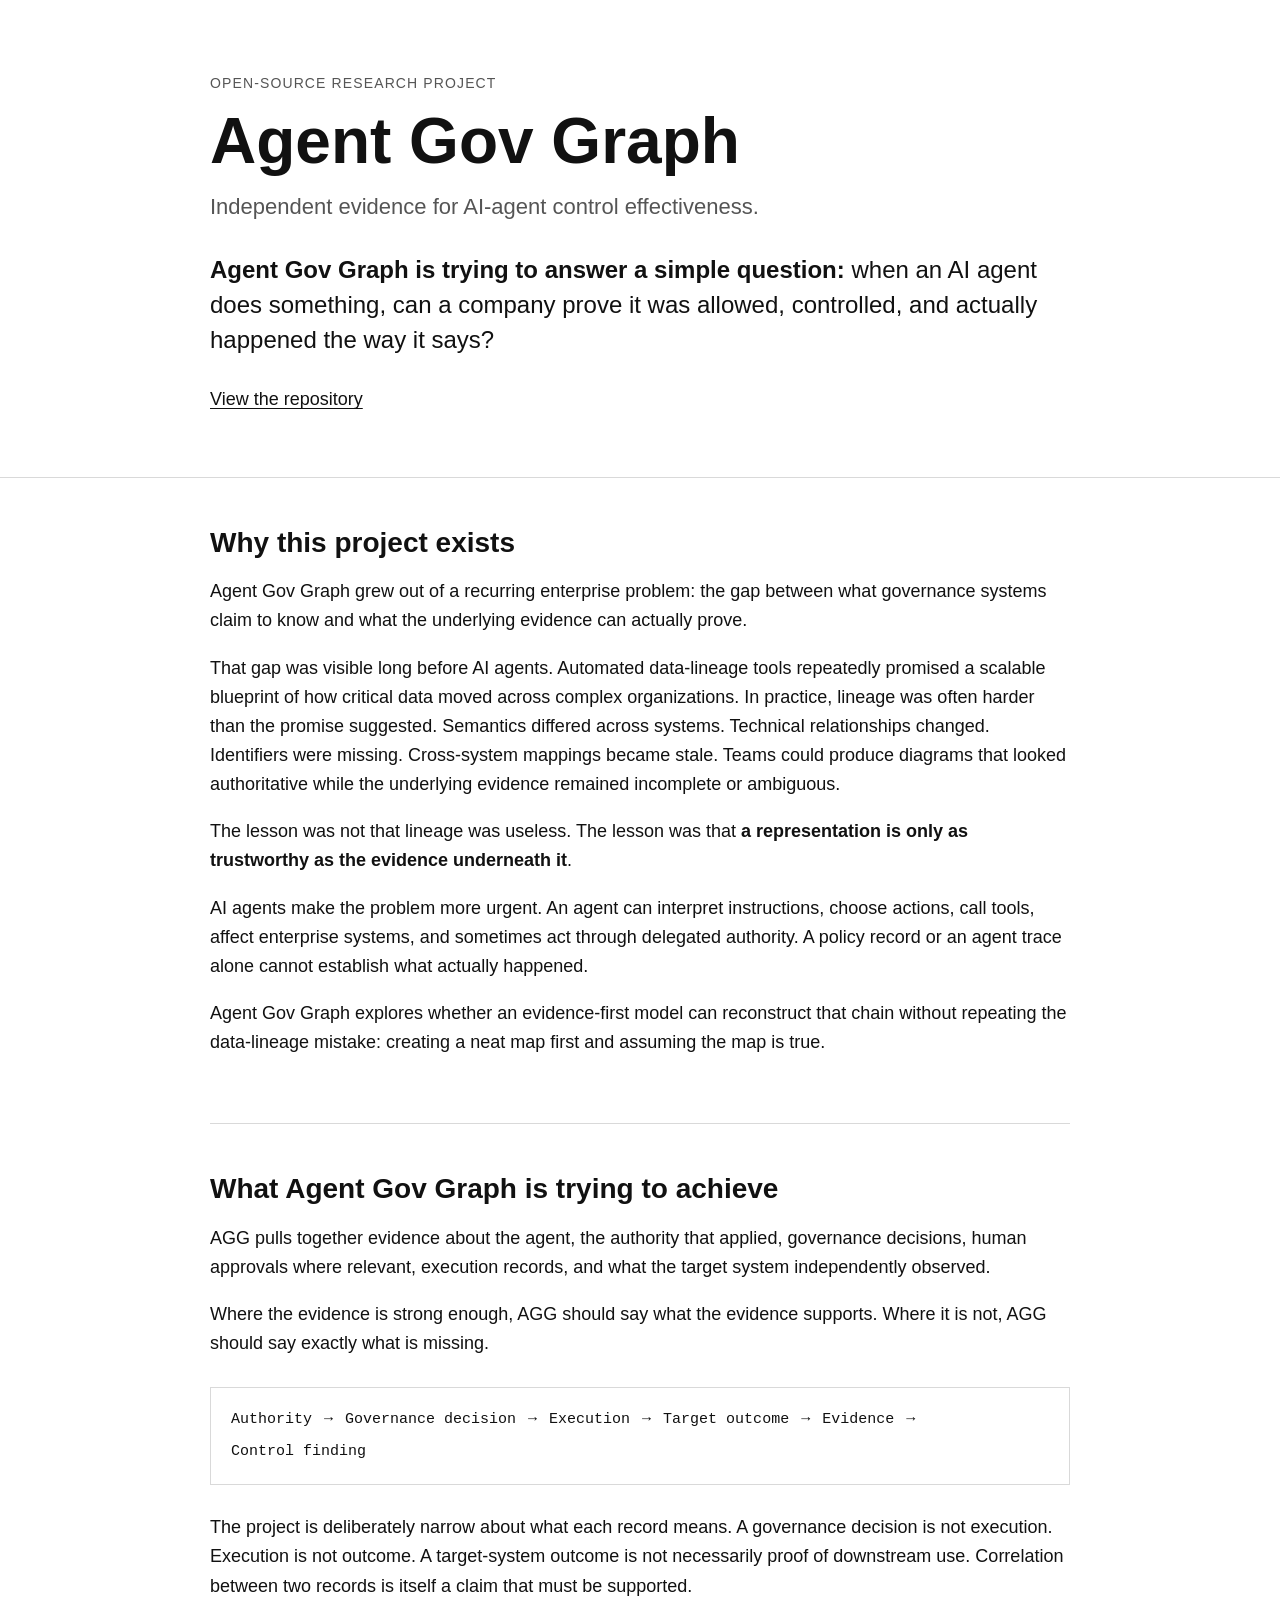
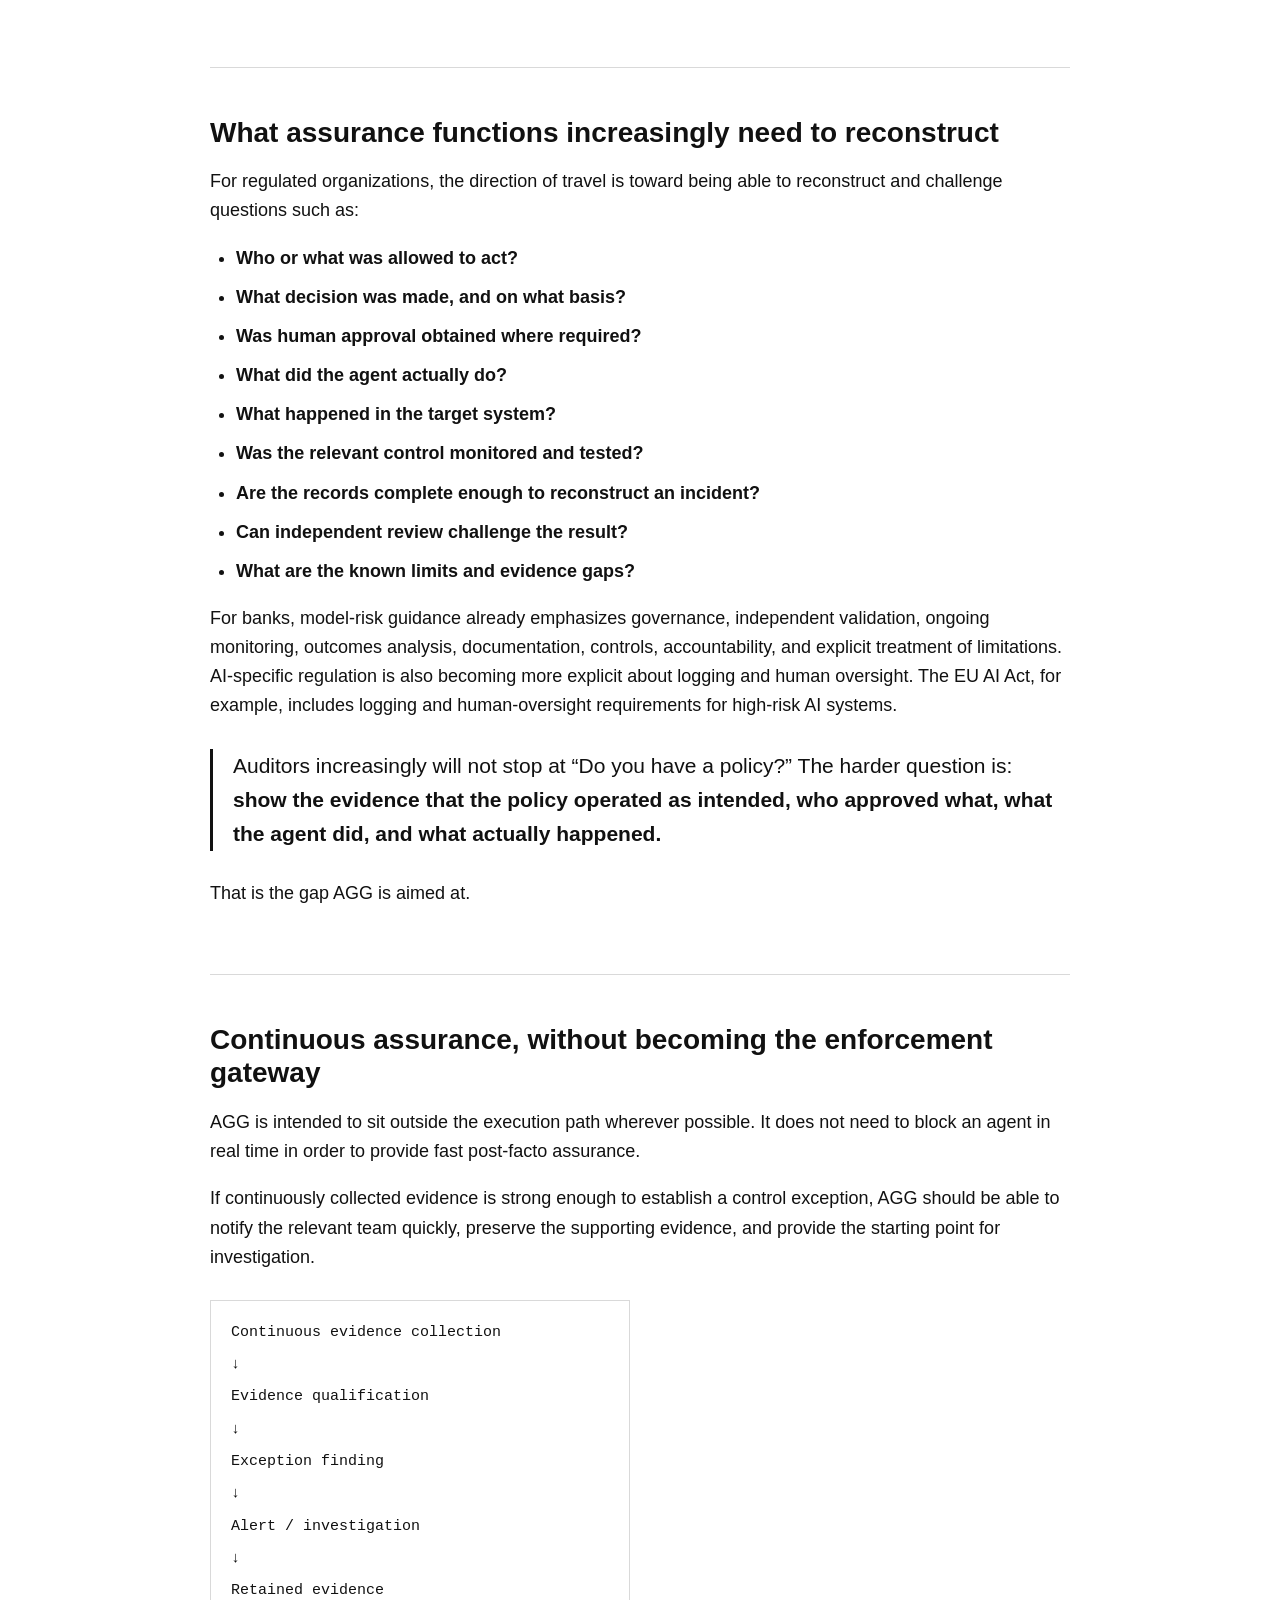
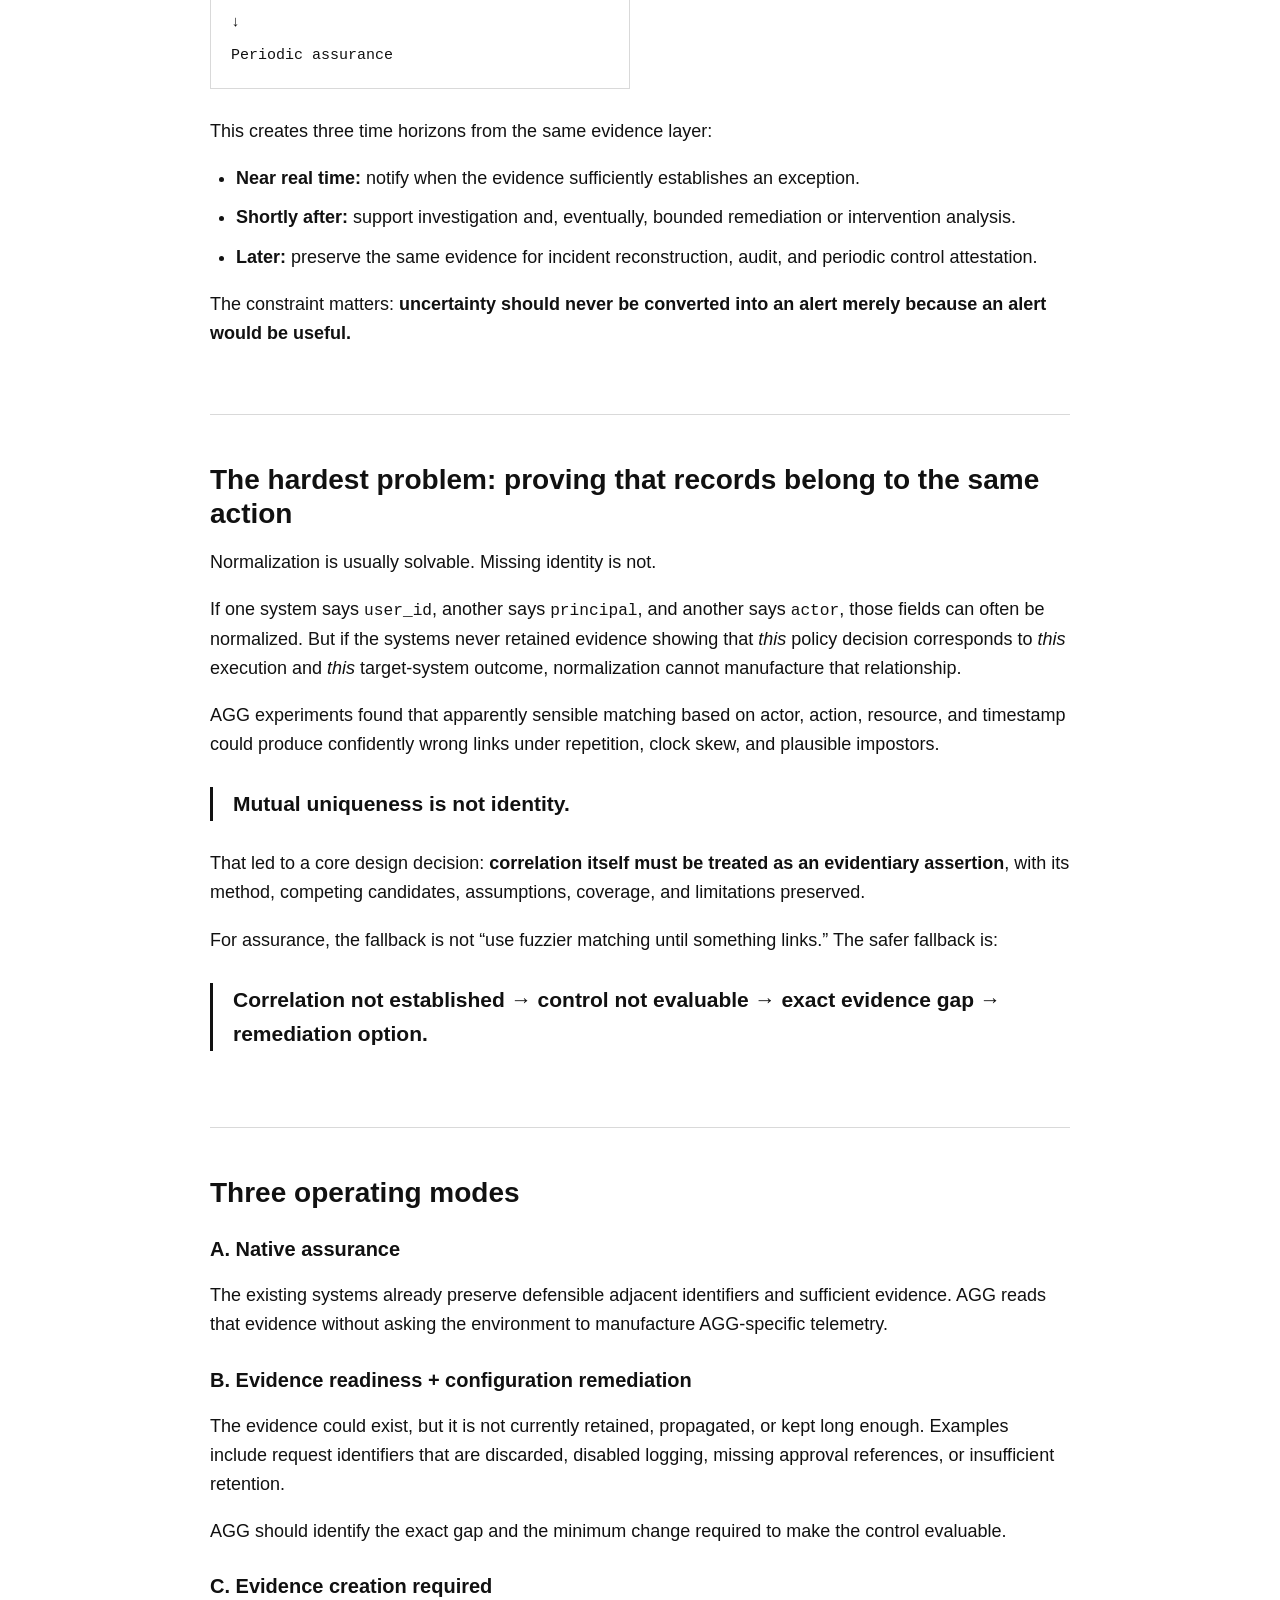
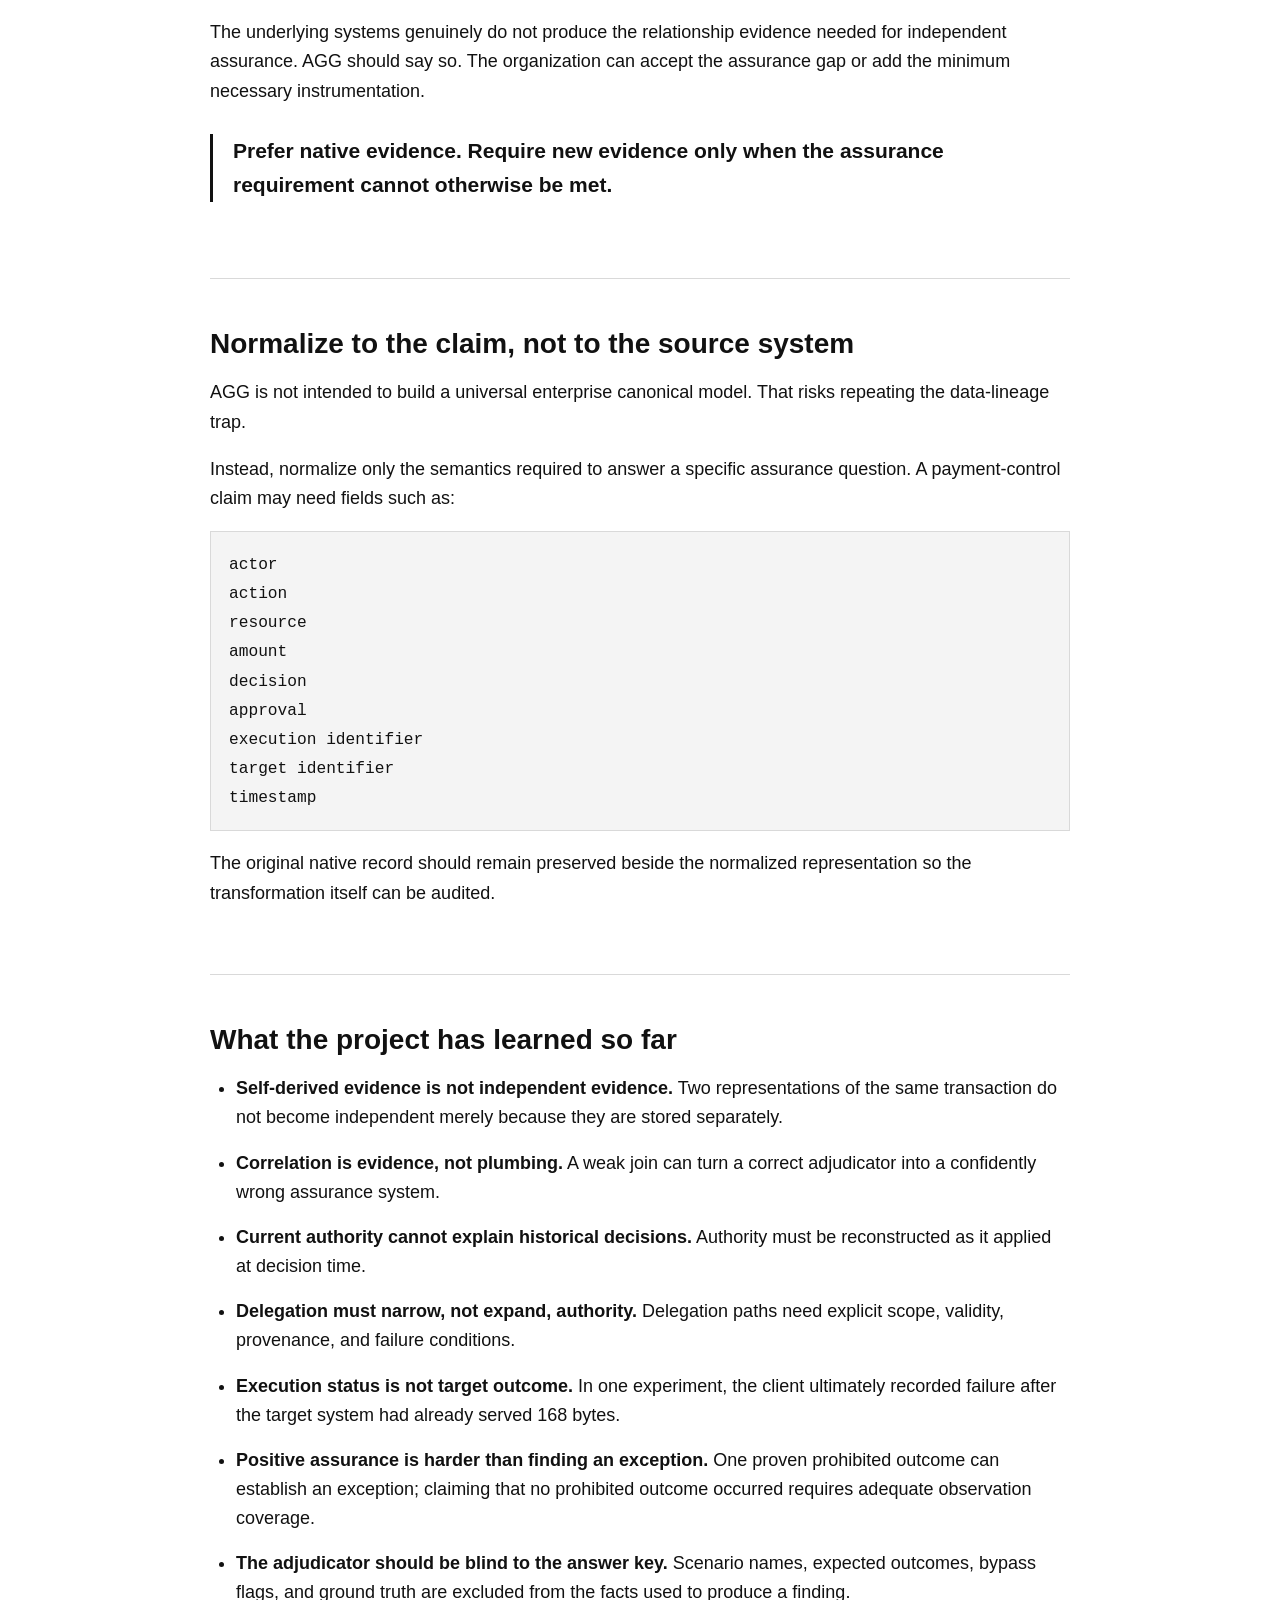
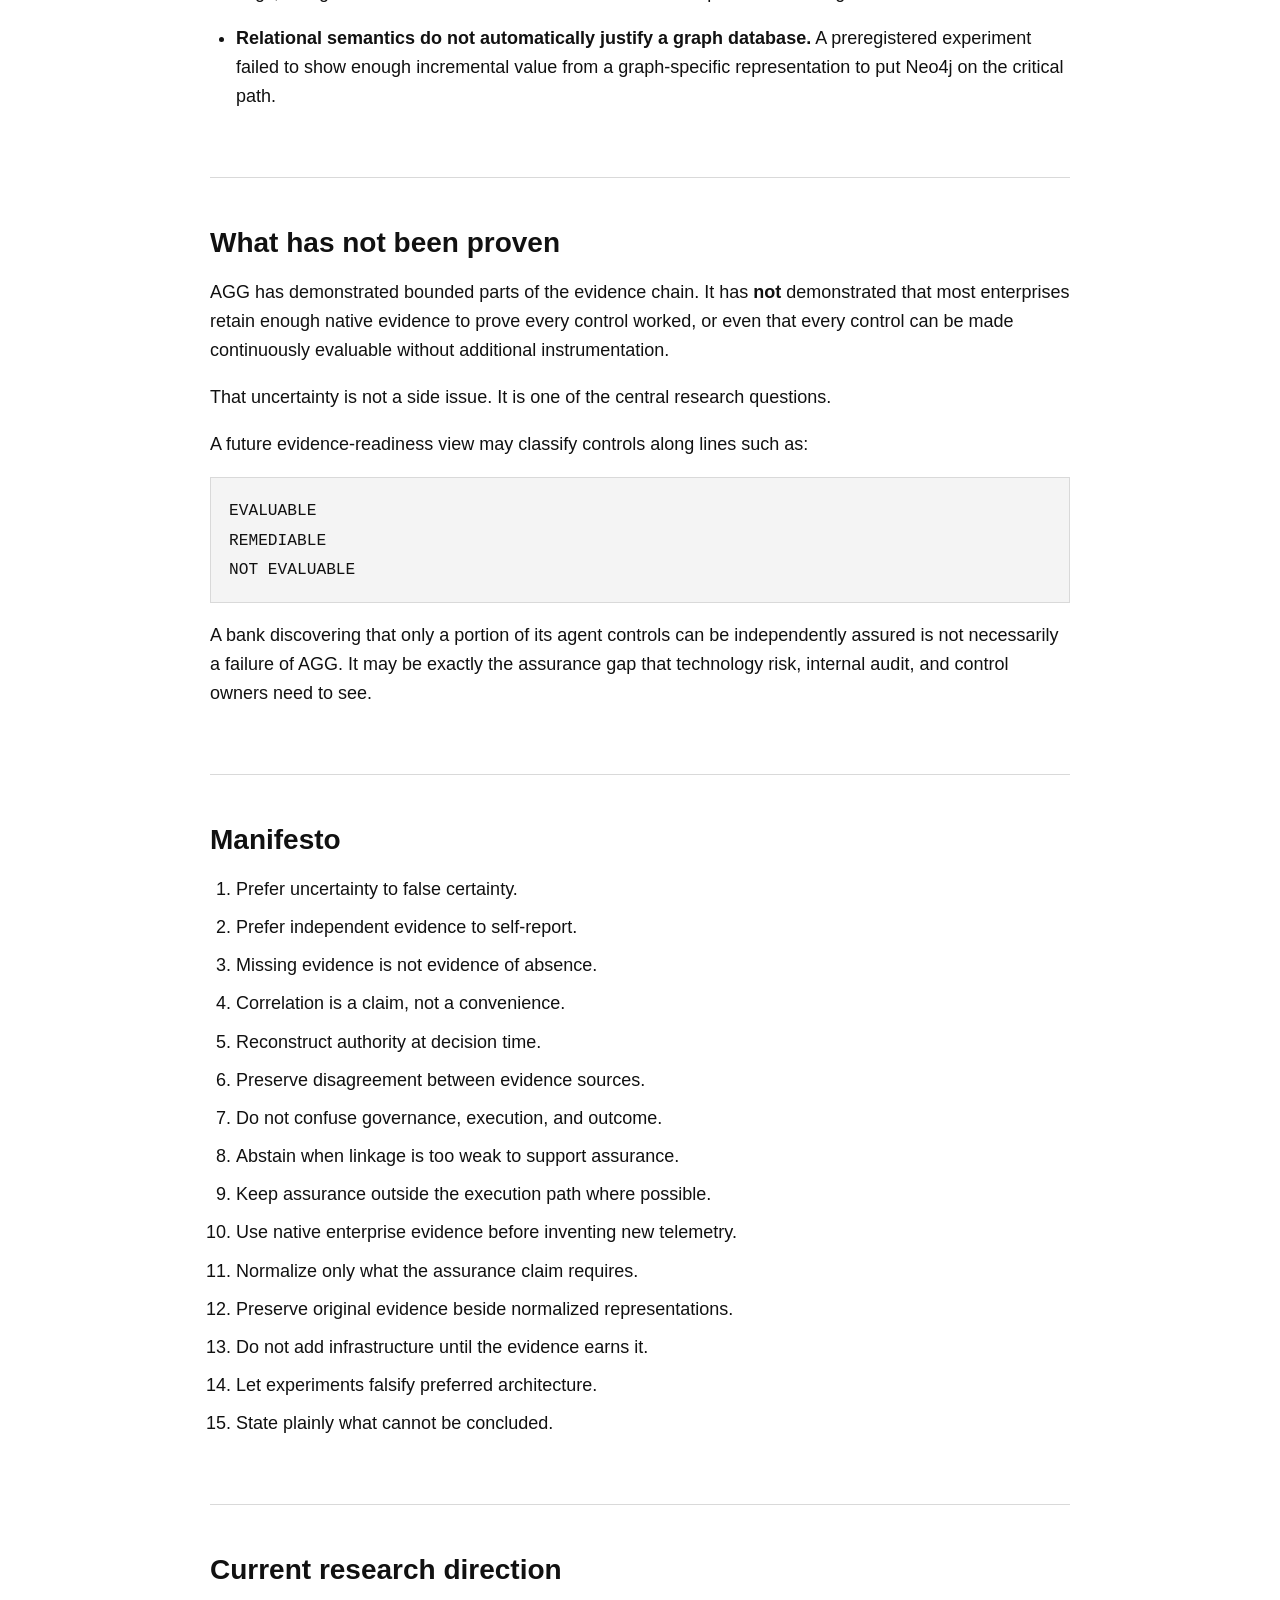
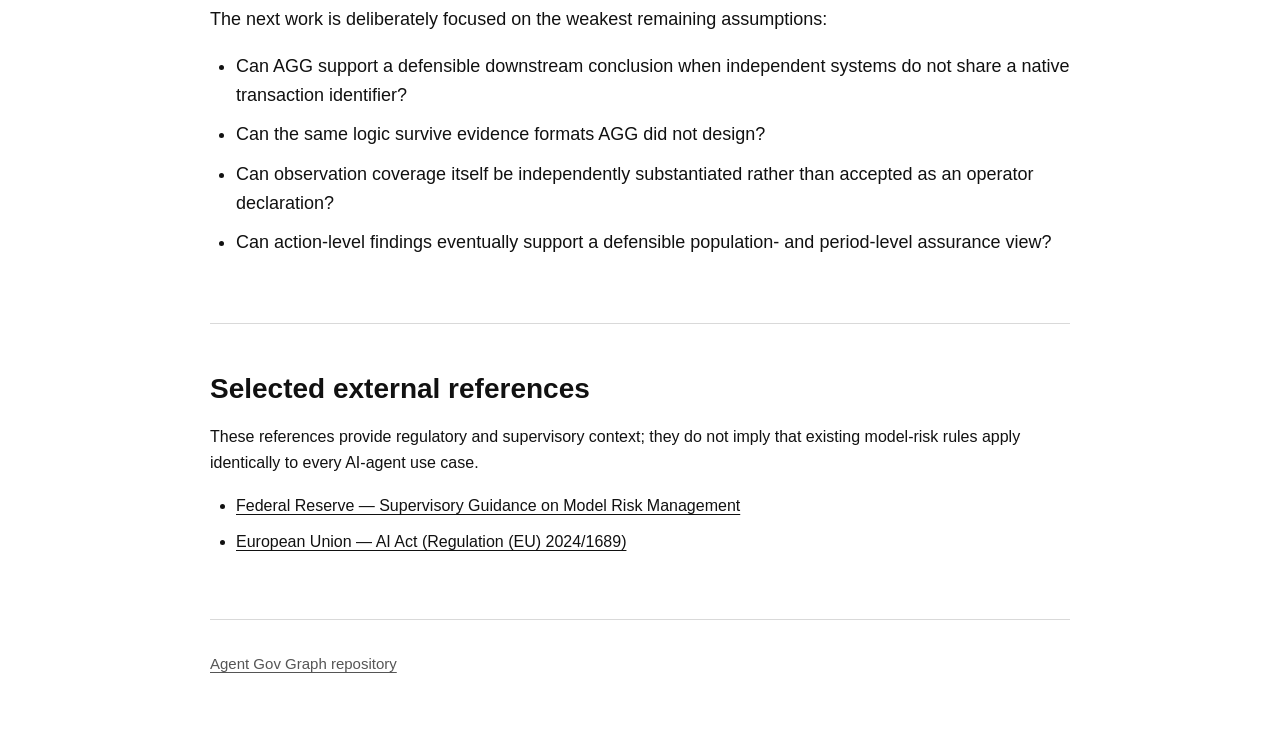
==== index.html @ 2e7e8be4 "Add files via upload" ====
<!doctype html>
<html lang="en">
<head>
  <meta charset="utf-8" />
  <meta name="viewport" content="width=device-width, initial-scale=1" />
  <meta name="description" content="Agent Gov Graph is an open-source research project exploring how companies can independently assure the control effectiveness of AI agents." />
  <title>Agent Gov Graph</title>
  <link rel="stylesheet" href="styles.css" />
</head>
<body>
  <header class="site-header">
    <div class="wrap">
      <p class="eyebrow">Open-source research project</p>
      <h1>Agent Gov Graph</h1>
      <p class="dek">Independent evidence for AI-agent control effectiveness.</p>
      <p class="lede"><strong>Agent Gov Graph is trying to answer a simple question:</strong> when an AI agent does something, can a company prove it was allowed, controlled, and actually happened the way it says?</p>
      <p class="actions"><a href="https://github.com/datadownunda/agent-gov-graph">View the repository</a></p>
    </div>
  </header>

  <main class="wrap">
    <section>
      <h2>Why this project exists</h2>
      <p>Agent Gov Graph grew out of a recurring enterprise problem: the gap between what governance systems claim to know and what the underlying evidence can actually prove.</p>
      <p>That gap was visible long before AI agents. Automated data-lineage tools repeatedly promised a scalable blueprint of how critical data moved across complex organizations. In practice, lineage was often harder than the promise suggested. Semantics differed across systems. Technical relationships changed. Identifiers were missing. Cross-system mappings became stale. Teams could produce diagrams that looked authoritative while the underlying evidence remained incomplete or ambiguous.</p>
      <p>The lesson was not that lineage was useless. The lesson was that <strong>a representation is only as trustworthy as the evidence underneath it</strong>.</p>
      <p>AI agents make the problem more urgent. An agent can interpret instructions, choose actions, call tools, affect enterprise systems, and sometimes act through delegated authority. A policy record or an agent trace alone cannot establish what actually happened.</p>
      <p>Agent Gov Graph explores whether an evidence-first model can reconstruct that chain without repeating the data-lineage mistake: creating a neat map first and assuming the map is true.</p>
    </section>

    <section>
      <h2>What Agent Gov Graph is trying to achieve</h2>
      <p>AGG pulls together evidence about the agent, the authority that applied, governance decisions, human approvals where relevant, execution records, and what the target system independently observed.</p>
      <p>Where the evidence is strong enough, AGG should say what the evidence supports. Where it is not, AGG should say exactly what is missing.</p>
      <div class="flow" aria-label="Assurance flow">
        <span>Authority</span><span>→</span>
        <span>Governance decision</span><span>→</span>
        <span>Execution</span><span>→</span>
        <span>Target outcome</span><span>→</span>
        <span>Evidence</span><span>→</span>
        <span>Control finding</span>
      </div>
      <p>The project is deliberately narrow about what each record means. A governance decision is not execution. Execution is not outcome. A target-system outcome is not necessarily proof of downstream use. Correlation between two records is itself a claim that must be supported.</p>
    </section>

    <section>
      <h2>What assurance functions increasingly need to reconstruct</h2>
      <p>For regulated organizations, the direction of travel is toward being able to reconstruct and challenge questions such as:</p>
      <ul>
        <li><strong>Who or what was allowed to act?</strong></li>
        <li><strong>What decision was made, and on what basis?</strong></li>
        <li><strong>Was human approval obtained where required?</strong></li>
        <li><strong>What did the agent actually do?</strong></li>
        <li><strong>What happened in the target system?</strong></li>
        <li><strong>Was the relevant control monitored and tested?</strong></li>
        <li><strong>Are the records complete enough to reconstruct an incident?</strong></li>
        <li><strong>Can independent review challenge the result?</strong></li>
        <li><strong>What are the known limits and evidence gaps?</strong></li>
      </ul>
      <p>For banks, model-risk guidance already emphasizes governance, independent validation, ongoing monitoring, outcomes analysis, documentation, controls, accountability, and explicit treatment of limitations. AI-specific regulation is also becoming more explicit about logging and human oversight. The EU AI Act, for example, includes logging and human-oversight requirements for high-risk AI systems.</p>
      <blockquote>
        Auditors increasingly will not stop at “Do you have a policy?” The harder question is: <strong>show the evidence that the policy operated as intended, who approved what, what the agent did, and what actually happened.</strong>
      </blockquote>
      <p>That is the gap AGG is aimed at.</p>
    </section>

    <section>
      <h2>Continuous assurance, without becoming the enforcement gateway</h2>
      <p>AGG is intended to sit outside the execution path wherever possible. It does not need to block an agent in real time in order to provide fast post-facto assurance.</p>
      <p>If continuously collected evidence is strong enough to establish a control exception, AGG should be able to notify the relevant team quickly, preserve the supporting evidence, and provide the starting point for investigation.</p>
      <div class="flow stacked">
        <span>Continuous evidence collection</span>
        <span>↓</span>
        <span>Evidence qualification</span>
        <span>↓</span>
        <span>Exception finding</span>
        <span>↓</span>
        <span>Alert / investigation</span>
        <span>↓</span>
        <span>Retained evidence</span>
        <span>↓</span>
        <span>Periodic assurance</span>
      </div>
      <p>This creates three time horizons from the same evidence layer:</p>
      <ul>
        <li><strong>Near real time:</strong> notify when the evidence sufficiently establishes an exception.</li>
        <li><strong>Shortly after:</strong> support investigation and, eventually, bounded remediation or intervention analysis.</li>
        <li><strong>Later:</strong> preserve the same evidence for incident reconstruction, audit, and periodic control attestation.</li>
      </ul>
      <p>The constraint matters: <strong>uncertainty should never be converted into an alert merely because an alert would be useful.</strong></p>
    </section>

    <section>
      <h2>The hardest problem: proving that records belong to the same action</h2>
      <p>Normalization is usually solvable. Missing identity is not.</p>
      <p>If one system says <code>user_id</code>, another says <code>principal</code>, and another says <code>actor</code>, those fields can often be normalized. But if the systems never retained evidence showing that <em>this</em> policy decision corresponds to <em>this</em> execution and <em>this</em> target-system outcome, normalization cannot manufacture that relationship.</p>
      <p>AGG experiments found that apparently sensible matching based on actor, action, resource, and timestamp could produce confidently wrong links under repetition, clock skew, and plausible impostors.</p>
      <blockquote><strong>Mutual uniqueness is not identity.</strong></blockquote>
      <p>That led to a core design decision: <strong>correlation itself must be treated as an evidentiary assertion</strong>, with its method, competing candidates, assumptions, coverage, and limitations preserved.</p>
      <p>For assurance, the fallback is not “use fuzzier matching until something links.” The safer fallback is:</p>
      <blockquote>
        <strong>Correlation not established → control not evaluable → exact evidence gap → remediation option.</strong>
      </blockquote>
    </section>

    <section>
      <h2>Three operating modes</h2>
      <h3>A. Native assurance</h3>
      <p>The existing systems already preserve defensible adjacent identifiers and sufficient evidence. AGG reads that evidence without asking the environment to manufacture AGG-specific telemetry.</p>

      <h3>B. Evidence readiness + configuration remediation</h3>
      <p>The evidence could exist, but it is not currently retained, propagated, or kept long enough. Examples include request identifiers that are discarded, disabled logging, missing approval references, or insufficient retention.</p>
      <p>AGG should identify the exact gap and the minimum change required to make the control evaluable.</p>

      <h3>C. Evidence creation required</h3>
      <p>The underlying systems genuinely do not produce the relationship evidence needed for independent assurance. AGG should say so. The organization can accept the assurance gap or add the minimum necessary instrumentation.</p>
      <blockquote><strong>Prefer native evidence. Require new evidence only when the assurance requirement cannot otherwise be met.</strong></blockquote>
    </section>

    <section>
      <h2>Normalize to the claim, not to the source system</h2>
      <p>AGG is not intended to build a universal enterprise canonical model. That risks repeating the data-lineage trap.</p>
      <p>Instead, normalize only the semantics required to answer a specific assurance question. A payment-control claim may need fields such as:</p>
      <pre><code>actor
action
resource
amount
decision
approval
execution identifier
target identifier
timestamp</code></pre>
      <p>The original native record should remain preserved beside the normalized representation so the transformation itself can be audited.</p>
    </section>

    <section>
      <h2>What the project has learned so far</h2>
      <ul class="findings">
        <li><strong>Self-derived evidence is not independent evidence.</strong> Two representations of the same transaction do not become independent merely because they are stored separately.</li>
        <li><strong>Correlation is evidence, not plumbing.</strong> A weak join can turn a correct adjudicator into a confidently wrong assurance system.</li>
        <li><strong>Current authority cannot explain historical decisions.</strong> Authority must be reconstructed as it applied at decision time.</li>
        <li><strong>Delegation must narrow, not expand, authority.</strong> Delegation paths need explicit scope, validity, provenance, and failure conditions.</li>
        <li><strong>Execution status is not target outcome.</strong> In one experiment, the client ultimately recorded failure after the target system had already served 168 bytes.</li>
        <li><strong>Positive assurance is harder than finding an exception.</strong> One proven prohibited outcome can establish an exception; claiming that no prohibited outcome occurred requires adequate observation coverage.</li>
        <li><strong>The adjudicator should be blind to the answer key.</strong> Scenario names, expected outcomes, bypass flags, and ground truth are excluded from the facts used to produce a finding.</li>
        <li><strong>Relational semantics do not automatically justify a graph database.</strong> A preregistered experiment failed to show enough incremental value from a graph-specific representation to put Neo4j on the critical path.</li>
      </ul>
    </section>

    <section>
      <h2>What has not been proven</h2>
      <p>AGG has demonstrated bounded parts of the evidence chain. It has <strong>not</strong> demonstrated that most enterprises retain enough native evidence to prove every control worked, or even that every control can be made continuously evaluable without additional instrumentation.</p>
      <p>That uncertainty is not a side issue. It is one of the central research questions.</p>
      <p>A future evidence-readiness view may classify controls along lines such as:</p>
      <pre><code>EVALUABLE
REMEDIABLE
NOT EVALUABLE</code></pre>
      <p>A bank discovering that only a portion of its agent controls can be independently assured is not necessarily a failure of AGG. It may be exactly the assurance gap that technology risk, internal audit, and control owners need to see.</p>
    </section>

    <section>
      <h2>Manifesto</h2>
      <ol class="manifesto">
        <li>Prefer uncertainty to false certainty.</li>
        <li>Prefer independent evidence to self-report.</li>
        <li>Missing evidence is not evidence of absence.</li>
        <li>Correlation is a claim, not a convenience.</li>
        <li>Reconstruct authority at decision time.</li>
        <li>Preserve disagreement between evidence sources.</li>
        <li>Do not confuse governance, execution, and outcome.</li>
        <li>Abstain when linkage is too weak to support assurance.</li>
        <li>Keep assurance outside the execution path where possible.</li>
        <li>Use native enterprise evidence before inventing new telemetry.</li>
        <li>Normalize only what the assurance claim requires.</li>
        <li>Preserve original evidence beside normalized representations.</li>
        <li>Do not add infrastructure until the evidence earns it.</li>
        <li>Let experiments falsify preferred architecture.</li>
        <li>State plainly what cannot be concluded.</li>
      </ol>
    </section>

    <section>
      <h2>Current research direction</h2>
      <p>The next work is deliberately focused on the weakest remaining assumptions:</p>
      <ul>
        <li>Can AGG support a defensible downstream conclusion when independent systems do not share a native transaction identifier?</li>
        <li>Can the same logic survive evidence formats AGG did not design?</li>
        <li>Can observation coverage itself be independently substantiated rather than accepted as an operator declaration?</li>
        <li>Can action-level findings eventually support a defensible population- and period-level assurance view?</li>
      </ul>
    </section>

    <section class="sources">
      <h2>Selected external references</h2>
      <p>These references provide regulatory and supervisory context; they do not imply that existing model-risk rules apply identically to every AI-agent use case.</p>
      <ul>
        <li><a href="https://www.federalreserve.gov/frrs/guidance/supervisory-guidance-on-model-risk-management.htm">Federal Reserve — Supervisory Guidance on Model Risk Management</a></li>
        <li><a href="https://eur-lex.europa.eu/eli/reg/2024/1689/2026-07-27/eng">European Union — AI Act (Regulation (EU) 2024/1689)</a></li>
      </ul>
    </section>
  </main>

  <footer class="site-footer">
    <div class="wrap">
      <p><a href="https://github.com/datadownunda/agent-gov-graph">Agent Gov Graph repository</a></p>
    </div>
  </footer>
</body>
</html>
---- styles.css ----
:root {
  --text: #111;
  --muted: #555;
  --line: #d9d9d9;
  --paper: #fff;
  --code: #f4f4f4;
}

* { box-sizing: border-box; }

html { scroll-behavior: smooth; }

body {
  margin: 0;
  background: var(--paper);
  color: var(--text);
  font-family: Arial, Helvetica, sans-serif;
  font-size: 18px;
  line-height: 1.62;
}

.wrap {
  width: min(860px, calc(100% - 40px));
  margin: 0 auto;
}

.site-header {
  padding: 72px 0 44px;
  border-bottom: 1px solid var(--line);
}

.eyebrow {
  margin: 0 0 8px;
  color: var(--muted);
  font-size: 14px;
  text-transform: uppercase;
  letter-spacing: .08em;
}

h1, h2, h3 {
  font-family: Arial, Helvetica, sans-serif;
  line-height: 1.2;
  font-weight: 700;
}

h1 { font-size: clamp(38px, 6vw, 64px); margin: 0 0 10px; }
h2 { font-size: 28px; margin: 0 0 18px; }
h3 { font-size: 20px; margin-top: 28px; }

.dek {
  margin: 0 0 28px;
  font-size: 22px;
  color: var(--muted);
}

.lede {
  font-size: 24px;
  line-height: 1.45;
}

.actions { margin-top: 28px; }

a { color: inherit; text-decoration-thickness: 1px; text-underline-offset: 3px; }
a:hover { text-decoration-thickness: 2px; }

main section {
  padding: 48px 0;
  border-bottom: 1px solid var(--line);
}

p { margin: 0 0 18px; }
ul, ol { padding-left: 26px; }
li { margin: 0 0 10px; }

blockquote {
  margin: 28px 0;
  padding: 0 0 0 20px;
  border-left: 3px solid #111;
  font-size: 21px;
}

.flow {
  margin: 28px 0;
  padding: 20px;
  border: 1px solid var(--line);
  display: flex;
  flex-wrap: wrap;
  gap: 8px 12px;
  align-items: center;
  font-family: ui-monospace, SFMono-Regular, Menlo, Monaco, Consolas, monospace;
  font-size: 15px;
}

.flow.stacked {
  display: grid;
  justify-items: start;
  width: fit-content;
  min-width: min(100%, 420px);
}

pre {
  overflow-x: auto;
  padding: 18px;
  background: var(--code);
  border: 1px solid var(--line);
}

code {
  font-family: ui-monospace, SFMono-Regular, Menlo, Monaco, Consolas, monospace;
  font-size: .9em;
}

.findings li { margin-bottom: 16px; }
.manifesto li { margin-bottom: 9px; }
.sources { font-size: 16px; }

.site-footer {
  padding: 32px 0 56px;
  color: var(--muted);
  font-size: 15px;
}

@media (max-width: 640px) {
  body { font-size: 17px; }
  .site-header { padding-top: 48px; }
  main section { padding: 36px 0; }
  .lede { font-size: 21px; }
}
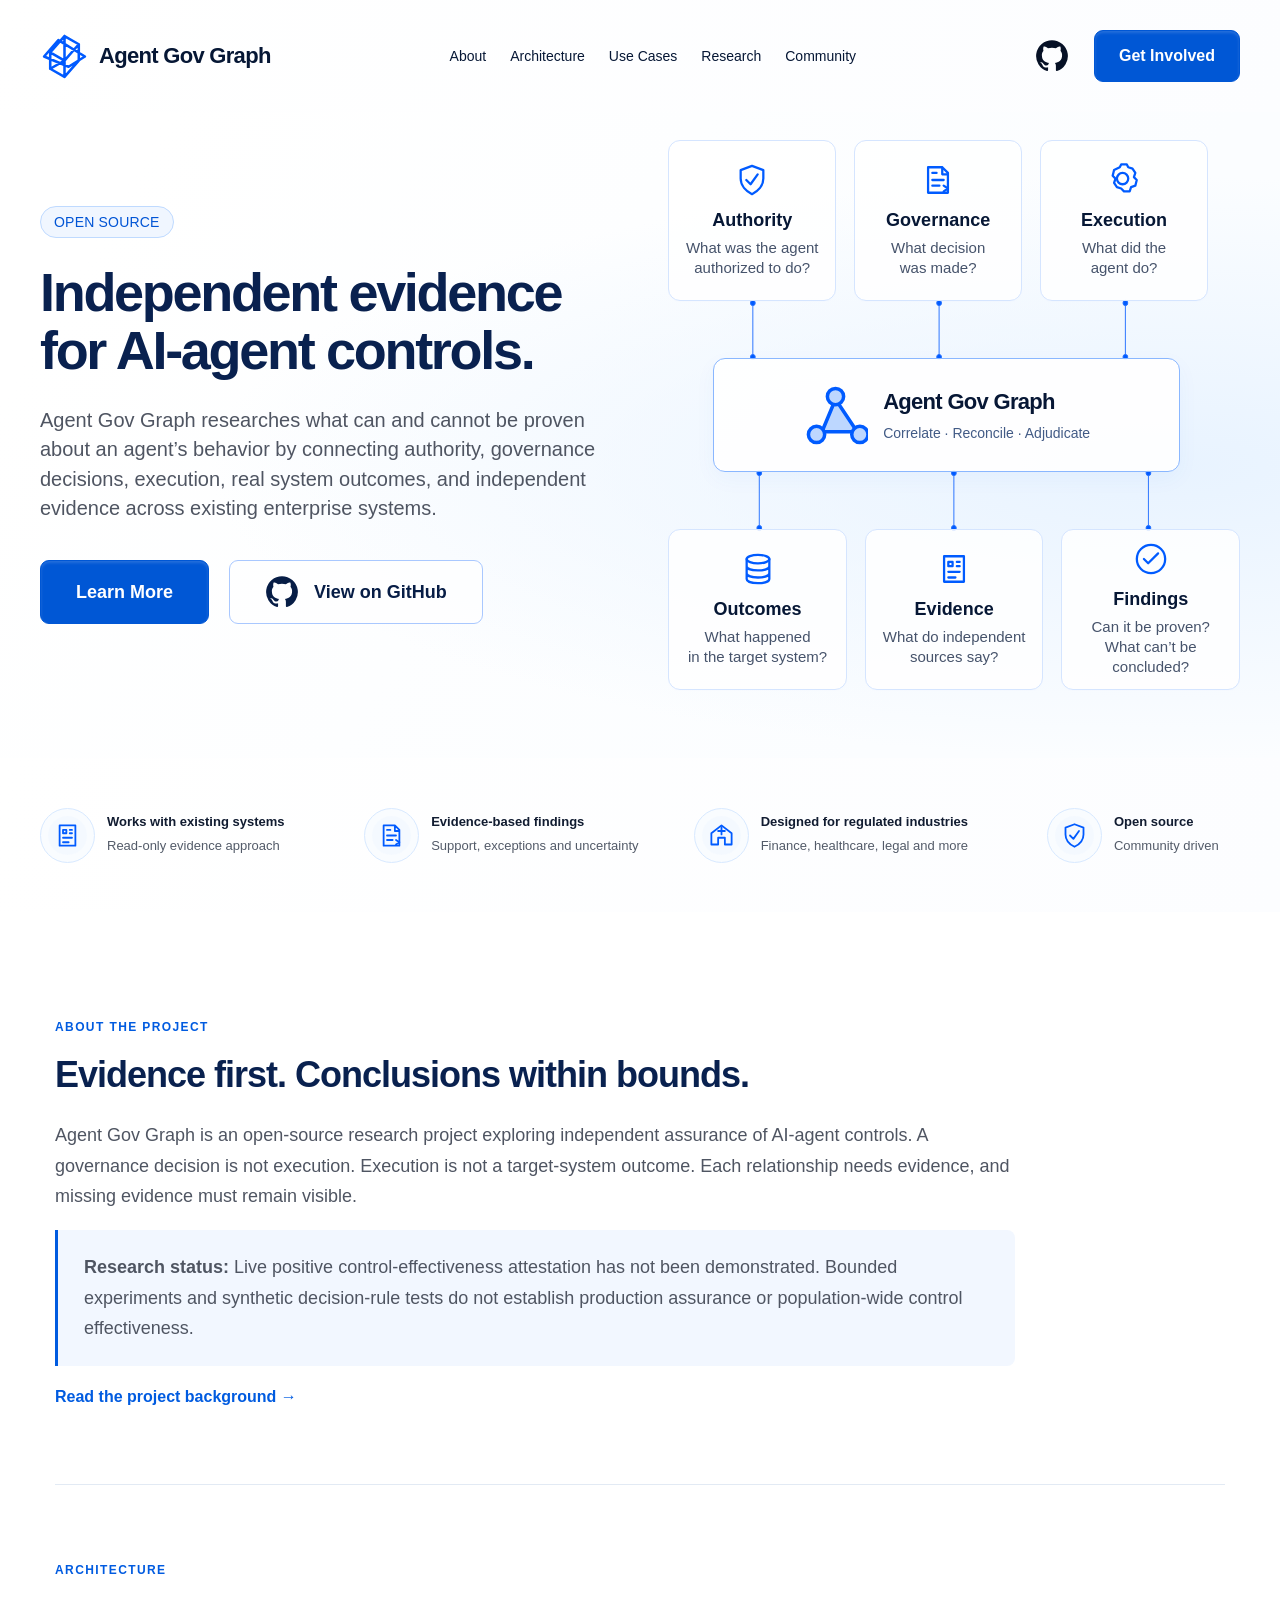
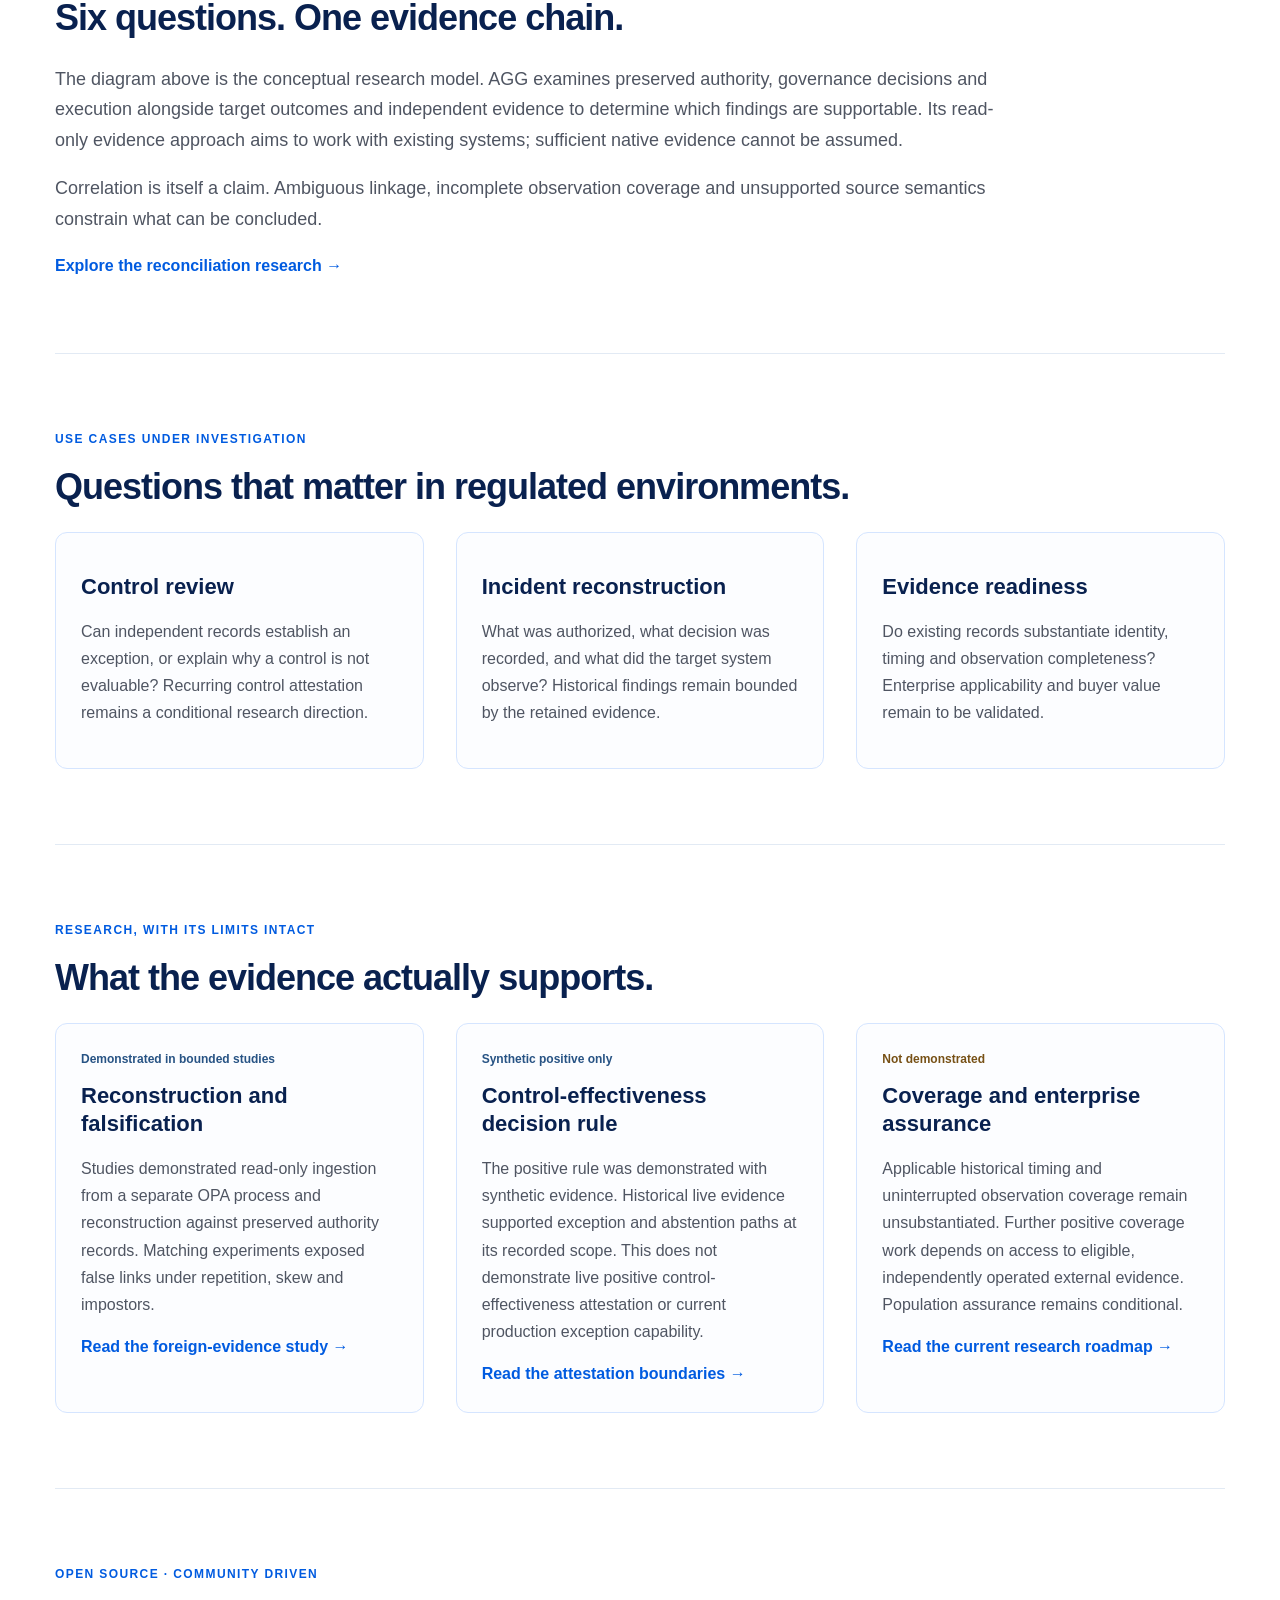
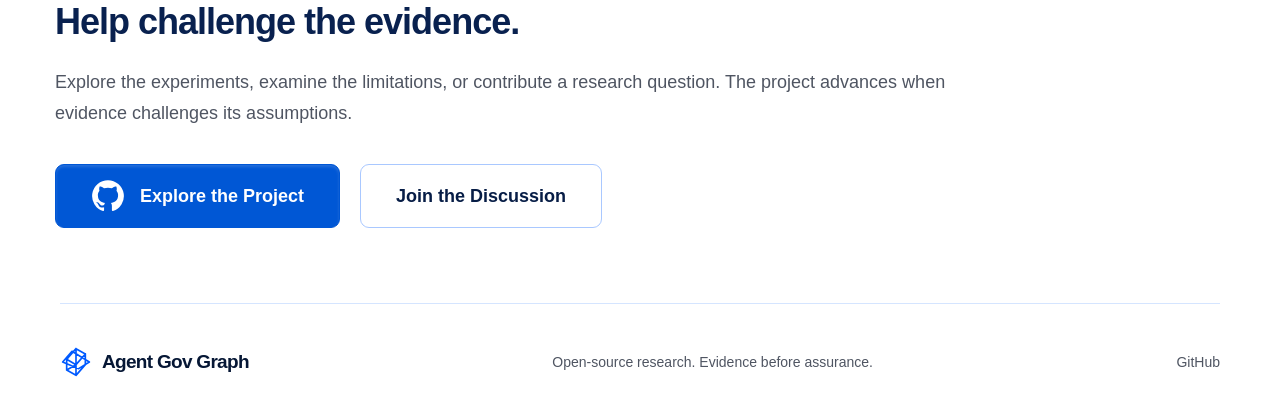
==== commit a0110723: "Rebuild website to match Modern Enterprise concept" ====
--- a/index.html
+++ b/index.html
@@ -1,209 +1,264 @@
 <!doctype html>
 <html lang="en">
 <head>
-  <meta charset="utf-8" />
-  <meta name="viewport" content="width=device-width, initial-scale=1" />
-  <meta name="description" content="Agent Gov Graph is an open-source research project exploring how companies can independently assure the control effectiveness of AI agents." />
-  <title>Agent Gov Graph</title>
-  <link rel="stylesheet" href="styles.css" />
+<meta charset="utf-8">
+<meta name="viewport" content="width=device-width, initial-scale=1">
+<meta name="description" content="Agent Gov Graph is open-source research into independent evidence for AI-agent controls. Explore bounded findings, evidence gaps and the research roadmap.">
+<meta name="theme-color" content="#005be0">
+<title>Agent Gov Graph | Independent evidence for AI-agent controls</title>
+<link rel="stylesheet" href="styles.css">
 </head>
 <body>
-  <header class="site-header">
-    <div class="wrap">
-      <p class="eyebrow">Open-source research project</p>
-      <h1>Agent Gov Graph</h1>
-      <p class="dek">Independent evidence for AI-agent control effectiveness.</p>
-      <p class="lede"><strong>Agent Gov Graph is trying to answer a simple question:</strong> when an AI agent does something, can a company prove it was allowed, controlled, and actually happened the way it says?</p>
-      <p class="actions"><a href="https://github.com/datadownunda/agent-gov-graph">View the repository</a></p>
-    </div>
-  </header>
-
-  <main class="wrap">
-    <section>
-      <h2>Why this project exists</h2>
-      <p>Agent Gov Graph grew out of a recurring enterprise problem: the gap between what governance systems claim to know and what the underlying evidence can actually prove.</p>
-      <p>That gap was visible long before AI agents. Automated data-lineage tools repeatedly promised a scalable blueprint of how critical data moved across complex organizations. In practice, lineage was often harder than the promise suggested. Semantics differed across systems. Technical relationships changed. Identifiers were missing. Cross-system mappings became stale. Teams could produce diagrams that looked authoritative while the underlying evidence remained incomplete or ambiguous.</p>
-      <p>The lesson was not that lineage was useless. The lesson was that <strong>a representation is only as trustworthy as the evidence underneath it</strong>.</p>
-      <p>AI agents make the problem more urgent. An agent can interpret instructions, choose actions, call tools, affect enterprise systems, and sometimes act through delegated authority. A policy record or an agent trace alone cannot establish what actually happened.</p>
-      <p>Agent Gov Graph explores whether an evidence-first model can reconstruct that chain without repeating the data-lineage mistake: creating a neat map first and assuming the map is true.</p>
-    </section>
-
-    <section>
-      <h2>What Agent Gov Graph is trying to achieve</h2>
-      <p>AGG pulls together evidence about the agent, the authority that applied, governance decisions, human approvals where relevant, execution records, and what the target system independently observed.</p>
-      <p>Where the evidence is strong enough, AGG should say what the evidence supports. Where it is not, AGG should say exactly what is missing.</p>
-      <div class="flow" aria-label="Assurance flow">
-        <span>Authority</span><span>→</span>
-        <span>Governance decision</span><span>→</span>
-        <span>Execution</span><span>→</span>
-        <span>Target outcome</span><span>→</span>
-        <span>Evidence</span><span>→</span>
-        <span>Control finding</span>
-      </div>
-      <p>The project is deliberately narrow about what each record means. A governance decision is not execution. Execution is not outcome. A target-system outcome is not necessarily proof of downstream use. Correlation between two records is itself a claim that must be supported.</p>
-    </section>
-
-    <section>
-      <h2>What assurance functions increasingly need to reconstruct</h2>
-      <p>For regulated organizations, the direction of travel is toward being able to reconstruct and challenge questions such as:</p>
-      <ul>
-        <li><strong>Who or what was allowed to act?</strong></li>
-        <li><strong>What decision was made, and on what basis?</strong></li>
-        <li><strong>Was human approval obtained where required?</strong></li>
-        <li><strong>What did the agent actually do?</strong></li>
-        <li><strong>What happened in the target system?</strong></li>
-        <li><strong>Was the relevant control monitored and tested?</strong></li>
-        <li><strong>Are the records complete enough to reconstruct an incident?</strong></li>
-        <li><strong>Can independent review challenge the result?</strong></li>
-        <li><strong>What are the known limits and evidence gaps?</strong></li>
-      </ul>
-      <p>For banks, model-risk guidance already emphasizes governance, independent validation, ongoing monitoring, outcomes analysis, documentation, controls, accountability, and explicit treatment of limitations. AI-specific regulation is also becoming more explicit about logging and human oversight. The EU AI Act, for example, includes logging and human-oversight requirements for high-risk AI systems.</p>
-      <blockquote>
-        Auditors increasingly will not stop at “Do you have a policy?” The harder question is: <strong>show the evidence that the policy operated as intended, who approved what, what the agent did, and what actually happened.</strong>
-      </blockquote>
-      <p>That is the gap AGG is aimed at.</p>
-    </section>
-
-    <section>
-      <h2>Continuous assurance, without becoming the enforcement gateway</h2>
-      <p>AGG is intended to sit outside the execution path wherever possible. It does not need to block an agent in real time in order to provide fast post-facto assurance.</p>
-      <p>If continuously collected evidence is strong enough to establish a control exception, AGG should be able to notify the relevant team quickly, preserve the supporting evidence, and provide the starting point for investigation.</p>
-      <div class="flow stacked">
-        <span>Continuous evidence collection</span>
-        <span>↓</span>
-        <span>Evidence qualification</span>
-        <span>↓</span>
-        <span>Exception finding</span>
-        <span>↓</span>
-        <span>Alert / investigation</span>
-        <span>↓</span>
-        <span>Retained evidence</span>
-        <span>↓</span>
-        <span>Periodic assurance</span>
-      </div>
-      <p>This creates three time horizons from the same evidence layer:</p>
-      <ul>
-        <li><strong>Near real time:</strong> notify when the evidence sufficiently establishes an exception.</li>
-        <li><strong>Shortly after:</strong> support investigation and, eventually, bounded remediation or intervention analysis.</li>
-        <li><strong>Later:</strong> preserve the same evidence for incident reconstruction, audit, and periodic control attestation.</li>
-      </ul>
-      <p>The constraint matters: <strong>uncertainty should never be converted into an alert merely because an alert would be useful.</strong></p>
-    </section>
-
-    <section>
-      <h2>The hardest problem: proving that records belong to the same action</h2>
-      <p>Normalization is usually solvable. Missing identity is not.</p>
-      <p>If one system says <code>user_id</code>, another says <code>principal</code>, and another says <code>actor</code>, those fields can often be normalized. But if the systems never retained evidence showing that <em>this</em> policy decision corresponds to <em>this</em> execution and <em>this</em> target-system outcome, normalization cannot manufacture that relationship.</p>
-      <p>AGG experiments found that apparently sensible matching based on actor, action, resource, and timestamp could produce confidently wrong links under repetition, clock skew, and plausible impostors.</p>
-      <blockquote><strong>Mutual uniqueness is not identity.</strong></blockquote>
-      <p>That led to a core design decision: <strong>correlation itself must be treated as an evidentiary assertion</strong>, with its method, competing candidates, assumptions, coverage, and limitations preserved.</p>
-      <p>For assurance, the fallback is not “use fuzzier matching until something links.” The safer fallback is:</p>
-      <blockquote>
-        <strong>Correlation not established → control not evaluable → exact evidence gap → remediation option.</strong>
-      </blockquote>
-    </section>
-
-    <section>
-      <h2>Three operating modes</h2>
-      <h3>A. Native assurance</h3>
-      <p>The existing systems already preserve defensible adjacent identifiers and sufficient evidence. AGG reads that evidence without asking the environment to manufacture AGG-specific telemetry.</p>
-
-      <h3>B. Evidence readiness + configuration remediation</h3>
-      <p>The evidence could exist, but it is not currently retained, propagated, or kept long enough. Examples include request identifiers that are discarded, disabled logging, missing approval references, or insufficient retention.</p>
-      <p>AGG should identify the exact gap and the minimum change required to make the control evaluable.</p>
-
-      <h3>C. Evidence creation required</h3>
-      <p>The underlying systems genuinely do not produce the relationship evidence needed for independent assurance. AGG should say so. The organization can accept the assurance gap or add the minimum necessary instrumentation.</p>
-      <blockquote><strong>Prefer native evidence. Require new evidence only when the assurance requirement cannot otherwise be met.</strong></blockquote>
-    </section>
-
-    <section>
-      <h2>Normalize to the claim, not to the source system</h2>
-      <p>AGG is not intended to build a universal enterprise canonical model. That risks repeating the data-lineage trap.</p>
-      <p>Instead, normalize only the semantics required to answer a specific assurance question. A payment-control claim may need fields such as:</p>
-      <pre><code>actor
-action
-resource
-amount
-decision
-approval
-execution identifier
-target identifier
-timestamp</code></pre>
-      <p>The original native record should remain preserved beside the normalized representation so the transformation itself can be audited.</p>
-    </section>
-
-    <section>
-      <h2>What the project has learned so far</h2>
-      <ul class="findings">
-        <li><strong>Self-derived evidence is not independent evidence.</strong> Two representations of the same transaction do not become independent merely because they are stored separately.</li>
-        <li><strong>Correlation is evidence, not plumbing.</strong> A weak join can turn a correct adjudicator into a confidently wrong assurance system.</li>
-        <li><strong>Current authority cannot explain historical decisions.</strong> Authority must be reconstructed as it applied at decision time.</li>
-        <li><strong>Delegation must narrow, not expand, authority.</strong> Delegation paths need explicit scope, validity, provenance, and failure conditions.</li>
-        <li><strong>Execution status is not target outcome.</strong> In one experiment, the client ultimately recorded failure after the target system had already served 168 bytes.</li>
-        <li><strong>Positive assurance is harder than finding an exception.</strong> One proven prohibited outcome can establish an exception; claiming that no prohibited outcome occurred requires adequate observation coverage.</li>
-        <li><strong>The adjudicator should be blind to the answer key.</strong> Scenario names, expected outcomes, bypass flags, and ground truth are excluded from the facts used to produce a finding.</li>
-        <li><strong>Relational semantics do not automatically justify a graph database.</strong> A preregistered experiment failed to show enough incremental value from a graph-specific representation to put Neo4j on the critical path.</li>
-      </ul>
-    </section>
-
-    <section>
-      <h2>What has not been proven</h2>
-      <p>AGG has demonstrated bounded parts of the evidence chain. It has <strong>not</strong> demonstrated that most enterprises retain enough native evidence to prove every control worked, or even that every control can be made continuously evaluable without additional instrumentation.</p>
-      <p>That uncertainty is not a side issue. It is one of the central research questions.</p>
-      <p>A future evidence-readiness view may classify controls along lines such as:</p>
-      <pre><code>EVALUABLE
-REMEDIABLE
-NOT EVALUABLE</code></pre>
-      <p>A bank discovering that only a portion of its agent controls can be independently assured is not necessarily a failure of AGG. It may be exactly the assurance gap that technology risk, internal audit, and control owners need to see.</p>
-    </section>
-
-    <section>
-      <h2>Manifesto</h2>
-      <ol class="manifesto">
-        <li>Prefer uncertainty to false certainty.</li>
-        <li>Prefer independent evidence to self-report.</li>
-        <li>Missing evidence is not evidence of absence.</li>
-        <li>Correlation is a claim, not a convenience.</li>
-        <li>Reconstruct authority at decision time.</li>
-        <li>Preserve disagreement between evidence sources.</li>
-        <li>Do not confuse governance, execution, and outcome.</li>
-        <li>Abstain when linkage is too weak to support assurance.</li>
-        <li>Keep assurance outside the execution path where possible.</li>
-        <li>Use native enterprise evidence before inventing new telemetry.</li>
-        <li>Normalize only what the assurance claim requires.</li>
-        <li>Preserve original evidence beside normalized representations.</li>
-        <li>Do not add infrastructure until the evidence earns it.</li>
-        <li>Let experiments falsify preferred architecture.</li>
-        <li>State plainly what cannot be concluded.</li>
-      </ol>
-    </section>
-
-    <section>
-      <h2>Current research direction</h2>
-      <p>The next work is deliberately focused on the weakest remaining assumptions:</p>
-      <ul>
-        <li>Can AGG support a defensible downstream conclusion when independent systems do not share a native transaction identifier?</li>
-        <li>Can the same logic survive evidence formats AGG did not design?</li>
-        <li>Can observation coverage itself be independently substantiated rather than accepted as an operator declaration?</li>
-        <li>Can action-level findings eventually support a defensible population- and period-level assurance view?</li>
-      </ul>
-    </section>
-
-    <section class="sources">
-      <h2>Selected external references</h2>
-      <p>These references provide regulatory and supervisory context; they do not imply that existing model-risk rules apply identically to every AI-agent use case.</p>
-      <ul>
-        <li><a href="https://www.federalreserve.gov/frrs/guidance/supervisory-guidance-on-model-risk-management.htm">Federal Reserve — Supervisory Guidance on Model Risk Management</a></li>
-        <li><a href="https://eur-lex.europa.eu/eli/reg/2024/1689/2026-07-27/eng">European Union — AI Act (Regulation (EU) 2024/1689)</a></li>
-      </ul>
-    </section>
-  </main>
-
-  <footer class="site-footer">
-    <div class="wrap">
-      <p><a href="https://github.com/datadownunda/agent-gov-graph">Agent Gov Graph repository</a></p>
-    </div>
-  </footer>
+<a class="skip-link" href="#about">Skip to content</a>
+<div class="landing">
+<header class="site-header">
+<a class="brand" href="index.html" aria-label="Agent Gov Graph home">
+<svg class="icon icon-logo" viewBox="0 0 24 24" aria-hidden="true">
+<path d="m12 2 7 4v8l-7 8-7-4V10z M5 10l7 4 7-8 M12 2v12l-7 4 M12 14v8 M2 12l7-8 13 8-8 5z"/>
+</svg>
+<span>Agent Gov Graph</span>
+</a>
+<nav aria-label="Main navigation">
+<a href="#about">About</a>
+<a href="#architecture">Architecture</a>
+<a href="#use-cases">Use Cases</a>
+<a href="#research">Research</a>
+<a href="#community">Community</a>
+</nav>
+<div class="header-actions">
+<a class="github-link" href="https://github.com/datadownunda/agent-gov-graph" aria-label="Agent Gov Graph on GitHub">
+<svg class="icon icon-github" viewBox="0 0 24 24" aria-hidden="true">
+<path fill="currentColor" stroke="none" d="M12 .8a11.2 11.2 0 0 0-3.54 21.83c.56.1.77-.24.77-.54v-2.1c-3.13.68-3.79-1.33-3.79-1.33-.51-1.3-1.25-1.65-1.25-1.65-1.02-.7.08-.68.08-.68 1.13.08 1.72 1.16 1.72 1.16 1 1.72 2.63 1.22 3.27.93.1-.73.4-1.22.71-1.5-2.5-.29-5.13-1.25-5.13-5.56 0-1.23.44-2.23 1.16-3.02-.12-.28-.5-1.43.11-2.98 0 0 .95-.3 3.08 1.15A10.7 10.7 0 0 1 12 6.13c.95 0 1.9.13 2.79.38 2.13-1.45 3.07-1.15 3.07-1.15.62 1.55.23 2.7.12 2.98.72.79 1.15 1.79 1.15 3.02 0 4.32-2.63 5.27-5.14 5.55.4.35.76 1.03.76 2.08v3.1c0 .3.2.65.78.54A11.2 11.2 0 0 0 12 .8z"/>
+</svg>
+</a>
+<a class="button primary small" href="#community">Get Involved</a>
+</div>
+</header>
+<main>
+<section class="hero" aria-labelledby="hero-title">
+<div class="hero-copy">
+<span class="eyebrow">Open source</span>
+<h1 id="hero-title">Independent evidence<br>for AI-agent controls.</h1>
+<p>Agent Gov Graph researches what can and cannot be proven about an agent’s behavior by connecting authority, governance decisions, execution, real system outcomes, and independent evidence across existing enterprise systems.</p>
+<div class="hero-actions">
+<a class="button primary" href="#about">Learn More</a>
+<a class="button secondary" href="https://github.com/datadownunda/agent-gov-graph">
+<svg class="icon icon-github" viewBox="0 0 24 24" aria-hidden="true">
+<path fill="currentColor" stroke="none" d="M12 .8a11.2 11.2 0 0 0-3.54 21.83c.56.1.77-.24.77-.54v-2.1c-3.13.68-3.79-1.33-3.79-1.33-.51-1.3-1.25-1.65-1.25-1.65-1.02-.7.08-.68.08-.68 1.13.08 1.72 1.16 1.72 1.16 1 1.72 2.63 1.22 3.27.93.1-.73.4-1.22.71-1.5-2.5-.29-5.13-1.25-5.13-5.56 0-1.23.44-2.23 1.16-3.02-.12-.28-.5-1.43.11-2.98 0 0 .95-.3 3.08 1.15A10.7 10.7 0 0 1 12 6.13c.95 0 1.9.13 2.79.38 2.13-1.45 3.07-1.15 3.07-1.15.62 1.55.23 2.7.12 2.98.72.79 1.15 1.79 1.15 3.02 0 4.32-2.63 5.27-5.14 5.55.4.35.76 1.03.76 2.08v3.1c0 .3.2.65.78.54A11.2 11.2 0 0 0 12 .8z"/>
+</svg>View on GitHub</a>
+</div>
+</div>
+<div class="architecture" role="group" aria-label="Conceptual architecture: authority, governance and execution connect to Agent Gov Graph, with outcomes, evidence and findings. This is a research model.">
+<div class="card-row">
+<div class="architecture-card">
+<svg class="icon icon-shield" viewBox="0 0 24 24" aria-hidden="true">
+<path d="m12 2 8 3v6c0 5-4 9-8 11-4-2-8-6-8-11V5z m-4 10 3 3 5-7"/>
+</svg>
+<h3>Authority</h3>
+<p>What was the agent<br>authorized to do?</p>
+</div>
+<div class="architecture-card">
+<svg class="icon icon-document" viewBox="0 0 24 24" aria-hidden="true">
+<path d="M15 3H5v18h14V7z M15 3v5h4 M8 7h3 M8 12h8 M8 16h5"/>
+<path d="m16 16 3 2-3 2"/>
+</svg>
+<h3>Governance</h3>
+<p>What decision<br>was made?</p>
+</div>
+<div class="architecture-card">
+<svg class="icon icon-gear" viewBox="0 0 24 24" aria-hidden="true">
+<path d="m9 3 1-2h4l1 2 3 1 2 3-1 3 2 2-1 4-3 1-1 3h-4l-2-2-3-1-2-3 1-3-2-2 1-4z"/>
+<circle cx="11" cy="11" r="4"/>
+</svg>
+<h3>Execution</h3>
+<p>What did the<br>agent do?</p>
+</div>
+</div>
+<svg class="connections" viewBox="0 0 620 550" preserveAspectRatio="none" aria-hidden="true">
+<g>
+<path d="M92 161V218 M294 161V218 M496 161V218 M99 332V389 M310 332V389 M521 332V389"/>
+<circle cx="92" cy="163" r="2.6"/>
+<circle cx="92" cy="217" r="2.6"/>
+<circle cx="294" cy="163" r="2.6"/>
+<circle cx="294" cy="217" r="2.6"/>
+<circle cx="496" cy="163" r="2.6"/>
+<circle cx="496" cy="217" r="2.6"/>
+<circle cx="99" cy="333" r="2.6"/>
+<circle cx="99" cy="388" r="2.6"/>
+<circle cx="310" cy="333" r="2.6"/>
+<circle cx="310" cy="388" r="2.6"/>
+<circle cx="521" cy="333" r="2.6"/>
+<circle cx="521" cy="388" r="2.6"/>
+</g>
+</svg>
+<div class="graph-core">
+<svg class="icon icon-graph" viewBox="0 0 24 24" aria-hidden="true">
+<path d="m7 18 5-12 8 12H7"/>
+<circle cx="12" cy="5" r="3"/>
+<circle cx="5" cy="19" r="3"/>
+<circle cx="21" cy="19" r="3"/>
+</svg>
+<div>
+<h2>Agent Gov Graph</h2>
+<p>Correlate · Reconcile · Adjudicate</p>
+</div>
+</div>
+<div class="card-row bottom">
+<div class="architecture-card">
+<svg class="icon icon-database" viewBox="0 0 24 24" aria-hidden="true">
+<ellipse cx="12" cy="5" rx="8" ry="3"/>
+<path d="M4 5v14c0 4 16 4 16 0V5 M4 10c0 4 16 4 16 0 M4 15c0 4 16 4 16 0"/>
+</svg>
+<h3>Outcomes</h3>
+<p>What happened<br>in the target system?</p>
+</div>
+<div class="architecture-card">
+<svg class="icon icon-evidence" viewBox="0 0 24 24" aria-hidden="true">
+<path d="M5 3h14v18H5z M8 7h3v3H8z M14 7h2 M14 10h2 M8 14h8 M8 18h5"/>
+</svg>
+<h3>Evidence</h3>
+<p>What do independent<br>sources say?</p>
+</div>
+<div class="architecture-card">
+<svg class="icon icon-check" viewBox="0 0 24 24" aria-hidden="true">
+<circle cx="12" cy="12" r="10"/>
+<path d="m7 12 3 3 7-7"/>
+</svg>
+<h3>Findings</h3>
+<p>Can it be proven?<br>What can’t be concluded?</p>
+</div>
+</div>
+</div>
+</section>
+<div class="feature-strip">
+<div class="feature">
+<span class="feature-icon">
+<svg class="icon icon-evidence" viewBox="0 0 24 24" aria-hidden="true">
+<path d="M5 3h14v18H5z M8 7h3v3H8z M14 7h2 M14 10h2 M8 14h8 M8 18h5"/>
+</svg>
+</span>
+<div>
+<h2>Works with existing systems</h2>
+<p>Read-only evidence approach</p>
+</div>
+</div>
+<div class="feature">
+<span class="feature-icon">
+<svg class="icon icon-document" viewBox="0 0 24 24" aria-hidden="true">
+<path d="M15 3H5v18h14V7z M15 3v5h4 M8 7h3 M8 12h8 M8 16h5"/>
+<path d="m16 16 3 2-3 2"/>
+</svg>
+</span>
+<div>
+<h2>Evidence-based findings</h2>
+<p>Support, exceptions and uncertainty</p>
+</div>
+</div>
+<div class="feature">
+<span class="feature-icon">
+<svg class="icon icon-building" viewBox="0 0 24 24" aria-hidden="true">
+<path d="m3 10 9-7 9 7v10h-6v-6H9v6H3z M9 8h6 M12 5v6"/>
+</svg>
+</span>
+<div>
+<h2>Designed for regulated industries</h2>
+<p>Finance, healthcare, legal and more</p>
+</div>
+</div>
+<div class="feature">
+<span class="feature-icon">
+<svg class="icon icon-shield" viewBox="0 0 24 24" aria-hidden="true">
+<path d="m12 2 8 3v6c0 5-4 9-8 11-4-2-8-6-8-11V5z m-4 10 3 3 5-7"/>
+</svg>
+</span>
+<div>
+<h2>Open source</h2>
+<p>Community driven</p>
+</div>
+</div>
+</div>
+<div class="details">
+<section id="about">
+<span class="section-label">About the project</span>
+<h2>Evidence first. Conclusions within bounds.</h2>
+<p>Agent Gov Graph is an open-source research project exploring independent assurance of AI-agent controls. A governance decision is not execution. Execution is not a target-system outcome. Each relationship needs evidence, and missing evidence must remain visible.</p>
+<p class="research-note">
+<strong>Research status:</strong> Live positive control-effectiveness attestation has not been demonstrated. Bounded experiments and synthetic decision-rule tests do not establish production assurance or population-wide control effectiveness.</p>
+<a class="text-link" href="background.html">Read the project background →</a>
+</section>
+<section id="architecture">
+<span class="section-label">Architecture</span>
+<h2>Six questions. One evidence chain.</h2>
+<p>The diagram above is the conceptual research model. AGG examines preserved authority, governance decisions and execution alongside target outcomes and independent evidence to determine which findings are supportable. Its read-only evidence approach aims to work with existing systems; sufficient native evidence cannot be assumed.</p>
+<p>Correlation is itself a claim. Ambiguous linkage, incomplete observation coverage and unsupported source semantics constrain what can be concluded.</p>
+<a class="text-link" href="https://github.com/datadownunda/agent-gov-graph/blob/main/docs/action-reconciliation.md">Explore the reconciliation research →</a>
+</section>
+<section id="use-cases">
+<span class="section-label">Use cases under investigation</span>
+<h2>Questions that matter in regulated environments.</h2>
+<div class="detail-grid">
+<article>
+<h3>Control review</h3>
+<p>Can independent records establish an exception, or explain why a control is not evaluable? Recurring control attestation remains a conditional research direction.</p>
+</article>
+<article>
+<h3>Incident reconstruction</h3>
+<p>What was authorized, what decision was recorded, and what did the target system observe? Historical findings remain bounded by the retained evidence.</p>
+</article>
+<article>
+<h3>Evidence readiness</h3>
+<p>Do existing records substantiate identity, timing and observation completeness? Enterprise applicability and buyer value remain to be validated.</p>
+</article>
+</div>
+</section>
+<section id="research">
+<span class="section-label">Research, with its limits intact</span>
+<h2>What the evidence actually supports.</h2>
+<div class="detail-grid research-grid">
+<article>
+<span class="status">Demonstrated in bounded studies</span>
+<h3>Reconstruction and falsification</h3>
+<p>Studies demonstrated read-only ingestion from a separate OPA process and reconstruction against preserved authority records. Matching experiments exposed false links under repetition, skew and impostors.</p>
+<a href="https://github.com/datadownunda/agent-gov-graph/blob/main/docs/foreign-opa-experiment.md">Read the foreign-evidence study →</a>
+</article>
+<article>
+<span class="status">Synthetic positive only</span>
+<h3>Control-effectiveness decision rule</h3>
+<p>The positive rule was demonstrated with synthetic evidence. Historical live evidence supported exception and abstention paths at its recorded scope. This does not demonstrate live positive control-effectiveness attestation or current production exception capability.</p>
+<a href="https://github.com/datadownunda/agent-gov-graph/blob/main/docs/control-effectiveness-attestation.md">Read the attestation boundaries →</a>
+</article>
+<article>
+<span class="status pending">Not demonstrated</span>
+<h3>Coverage and enterprise assurance</h3>
+<p>Applicable historical timing and uninterrupted observation coverage remain unsubstantiated. Further positive coverage work depends on access to eligible, independently operated external evidence. Population assurance remains conditional.</p>
+<a href="https://github.com/datadownunda/agent-gov-graph/blob/main/ROADMAP.md">Read the current research roadmap →</a>
+</article>
+</div>
+</section>
+<section id="community" class="community">
+<span class="section-label">Open source · Community driven</span>
+<h2>Help challenge the evidence.</h2>
+<p>Explore the experiments, examine the limitations, or contribute a research question. The project advances when evidence challenges its assumptions.</p>
+<div class="hero-actions">
+<a class="button primary" href="https://github.com/datadownunda/agent-gov-graph">
+<svg class="icon icon-github" viewBox="0 0 24 24" aria-hidden="true">
+<path fill="currentColor" stroke="none" d="M12 .8a11.2 11.2 0 0 0-3.54 21.83c.56.1.77-.24.77-.54v-2.1c-3.13.68-3.79-1.33-3.79-1.33-.51-1.3-1.25-1.65-1.25-1.65-1.02-.7.08-.68.08-.68 1.13.08 1.72 1.16 1.72 1.16 1 1.72 2.63 1.22 3.27.93.1-.73.4-1.22.71-1.5-2.5-.29-5.13-1.25-5.13-5.56 0-1.23.44-2.23 1.16-3.02-.12-.28-.5-1.43.11-2.98 0 0 .95-.3 3.08 1.15A10.7 10.7 0 0 1 12 6.13c.95 0 1.9.13 2.79.38 2.13-1.45 3.07-1.15 3.07-1.15.62 1.55.23 2.7.12 2.98.72.79 1.15 1.79 1.15 3.02 0 4.32-2.63 5.27-5.14 5.55.4.35.76 1.03.76 2.08v3.1c0 .3.2.65.78.54A11.2 11.2 0 0 0 12 .8z"/>
+</svg>Explore the Project</a>
+<a class="button secondary" href="https://github.com/datadownunda/agent-gov-graph/issues">Join the Discussion</a>
+</div>
+</section>
+</div>
+</main>
+<footer>
+<a class="brand" href="index.html">
+<svg class="icon icon-logo" viewBox="0 0 24 24" aria-hidden="true">
+<path d="m12 2 7 4v8l-7 8-7-4V10z M5 10l7 4 7-8 M12 2v12l-7 4 M12 14v8 M2 12l7-8 13 8-8 5z"/>
+</svg>
+<span>Agent Gov Graph</span>
+</a>
+<p>Open-source research. Evidence before assurance.</p>
+<a href="https://github.com/datadownunda/agent-gov-graph">GitHub</a>
+</footer>
+</div>
 </body>
-</html>
+</html>
--- a/styles.css
+++ b/styles.css
@@ -1,128 +1,712 @@
 :root {
-  --text: #111;
-  --muted: #555;
-  --line: #d9d9d9;
-  --paper: #fff;
-  --code: #f4f4f4;
-}
-
-* { box-sizing: border-box; }
-
-html { scroll-behavior: smooth; }
-
+  --navy:#09214f;
+  --blue:#005be0;
+  --text:#4f5562;
+  --line:#d5e5ff;
+  --white:#fff
+}
+* {
+  box-sizing:border-box
+}
+html {
+  scroll-behavior:smooth;
+  scroll-padding-top:28px
+}
 body {
-  margin: 0;
-  background: var(--paper);
-  color: var(--text);
-  font-family: Arial, Helvetica, sans-serif;
-  font-size: 18px;
-  line-height: 1.62;
-}
-
-.wrap {
-  width: min(860px, calc(100% - 40px));
-  margin: 0 auto;
-}
-
+  margin:0;
+  background:#fff;
+  color:var(--navy);
+  font-family:Arial,Helvetica,sans-serif;
+  -webkit-font-smoothing:antialiased
+}
+a {
+  color:inherit;
+  text-decoration:none
+}
+a:hover {
+  text-decoration:underline;
+  text-underline-offset:4px
+}
+a:focus-visible {
+  outline:3px solid #005be0;
+  outline-offset:6px
+}
+svg.icon {
+  width:34px;
+  height:34px;
+  fill:none;
+  stroke:currentColor;
+  stroke-width:1.6;
+  stroke-linecap:round;
+  stroke-linejoin:round;
+  flex-shrink:0
+}
+.landing {
+  max-width:1600px;
+  margin:auto
+}
 .site-header {
-  padding: 72px 0 44px;
-  border-bottom: 1px solid var(--line);
-}
-
+  height:112px;
+  padding:0 60px;
+  display:flex;
+  align-items:center;
+  justify-content:space-between;
+  gap:28px;
+  background:linear-gradient(110deg,#fff,#fcfdff)
+}
+.brand {
+  display:inline-flex;
+  align-items:center;
+  gap:16px;
+  font-size:26px;
+  font-weight:700;
+  letter-spacing:-.7px;
+  color:#061735;
+  white-space:nowrap
+}
+.brand .icon {
+  height:49px;
+  width:49px;
+  color:#005aff;
+  stroke-width:1.25
+}
+nav {
+  display:flex;
+  gap:36px;
+  font-size:15px;
+  color:#061735
+}
+nav a {
+  padding:12px 0
+}
+.header-actions {
+  display:flex;
+  gap:25px;
+  align-items:center
+}
+.github-link {
+  display:flex;
+  color:#061126
+}
+.button {
+  display:inline-flex;
+  justify-content:center;
+  align-items:center;
+  gap:15px;
+  min-height:64px;
+  padding:0 35px;
+  border:1px solid #a9c8ff;
+  border-radius:9px;
+  font-size:18px;
+  font-weight:600;
+  white-space:nowrap;
+  transition:background .15s,box-shadow .15s
+}
+.button:hover {
+  text-decoration:none;
+  box-shadow:0 5px 16px #005be025
+}
+.primary {
+  background:#0057d5;
+  color:#fff;
+  border-color:#0057d5;
+  box-shadow:inset 0 2px 3px #ffffff25
+}
+.primary:hover {
+  background:#004abd
+}
+.secondary {
+  background:#ffffffbb;
+  color:#071d46
+}
+.small {
+  font-size:16px;
+  min-height:52px;
+  padding:0 24px
+}
+.hero {
+  min-height:646px;
+  padding:28px 60px 68px;
+  display:grid;
+  grid-template-columns:1.05fr 1fr;
+  gap:35px;
+  align-items:center;
+  background:radial-gradient(ellipse at 91% 55%,#e8f3ff 0,transparent 58%),linear-gradient(120deg,#fff 10%,#fbfdff 75%)
+}
 .eyebrow {
-  margin: 0 0 8px;
-  color: var(--muted);
-  font-size: 14px;
-  text-transform: uppercase;
-  letter-spacing: .08em;
-}
-
-h1, h2, h3 {
-  font-family: Arial, Helvetica, sans-serif;
-  line-height: 1.2;
-  font-weight: 700;
-}
-
-h1 { font-size: clamp(38px, 6vw, 64px); margin: 0 0 10px; }
-h2 { font-size: 28px; margin: 0 0 18px; }
-h3 { font-size: 20px; margin-top: 28px; }
-
-.dek {
-  margin: 0 0 28px;
-  font-size: 22px;
-  color: var(--muted);
-}
-
-.lede {
-  font-size: 24px;
-  line-height: 1.45;
-}
-
-.actions { margin-top: 28px; }
-
-a { color: inherit; text-decoration-thickness: 1px; text-underline-offset: 3px; }
-a:hover { text-decoration-thickness: 2px; }
-
-main section {
-  padding: 48px 0;
-  border-bottom: 1px solid var(--line);
-}
-
-p { margin: 0 0 18px; }
-ul, ol { padding-left: 26px; }
-li { margin: 0 0 10px; }
-
-blockquote {
-  margin: 28px 0;
-  padding: 0 0 0 20px;
-  border-left: 3px solid #111;
-  font-size: 21px;
-}
-
-.flow {
-  margin: 28px 0;
-  padding: 20px;
-  border: 1px solid var(--line);
-  display: flex;
-  flex-wrap: wrap;
-  gap: 8px 12px;
-  align-items: center;
-  font-family: ui-monospace, SFMono-Regular, Menlo, Monaco, Consolas, monospace;
-  font-size: 15px;
-}
-
-.flow.stacked {
-  display: grid;
-  justify-items: start;
-  width: fit-content;
-  min-width: min(100%, 420px);
-}
-
-pre {
-  overflow-x: auto;
-  padding: 18px;
-  background: var(--code);
-  border: 1px solid var(--line);
-}
-
-code {
-  font-family: ui-monospace, SFMono-Regular, Menlo, Monaco, Consolas, monospace;
-  font-size: .9em;
-}
-
-.findings li { margin-bottom: 16px; }
-.manifesto li { margin-bottom: 9px; }
-.sources { font-size: 16px; }
-
-.site-footer {
-  padding: 32px 0 56px;
-  color: var(--muted);
-  font-size: 15px;
-}
-
-@media (max-width: 640px) {
-  body { font-size: 17px; }
-  .site-header { padding-top: 48px; }
-  main section { padding: 36px 0; }
-  .lede { font-size: 21px; }
-}
+  display:inline-block;
+  font-size:14px;
+  text-transform:uppercase;
+  letter-spacing:.2px;
+  color:#0054d5;
+  background:#f0f6ff;
+  border:1px solid #bfdaff;
+  border-radius:20px;
+  padding:7px 13px;
+  margin-bottom:25px
+}
+h1 {
+  font-size:66px;
+  line-height:1.08;
+  letter-spacing:-2.3px;
+  margin:0 0 26px;
+  font-weight:700
+}
+.hero-copy>p {
+  font-size:22px;
+  line-height:1.48;
+  color:var(--text);
+  margin:0;
+  max-width:650px
+}
+.hero-actions {
+  display:flex;
+  gap:20px;
+  margin-top:36px
+}
+.architecture {
+  position:relative;
+  height:550px;
+  max-width:620px;
+  width:100%;
+  justify-self:end;
+  display:flex;
+  flex-direction:column;
+  justify-content:space-between
+}
+.card-row {
+  display:grid;
+  grid-template-columns:repeat(3,1fr);
+  gap:18px;
+  z-index:1;
+  padding-right:32px
+}
+.card-row.bottom {
+  padding-right:0
+}
+.architecture-card {
+  height:161px;
+  display:flex;
+  flex-direction:column;
+  align-items:center;
+  justify-content:center;
+  text-align:center;
+  background:#ffffffda;
+  border:1px solid var(--line);
+  border-radius:12px;
+  padding:16px 6px;
+  box-shadow:0 1px 2px #005be003;
+  color:#061735
+}
+.architecture-card>.icon {
+  color:#005bff;
+  margin-bottom:14px
+}
+.architecture-card h3 {
+  font-size:18px;
+  margin:0 0 7px;
+  line-height:1.1
+}
+.architecture-card p {
+  font-size:15px;
+  line-height:1.35;
+  color:#46536b;
+  margin:0
+}
+.connections {
+  position:absolute;
+  inset:0;
+  width:100%;
+  height:100%;
+  stroke:#2873ff;
+  stroke-width:1;
+  fill:#005bff;
+  pointer-events:none
+}
+.graph-core {
+  height:114px;
+  margin:0 88px 0 68px;
+  border:1px solid #8ab7ff;
+  border-radius:12px;
+  display:flex;
+  align-items:center;
+  justify-content:center;
+  gap:25px;
+  background:#ffffffed;
+  box-shadow:0 7px 22px #0564e00a;
+  z-index:1
+}
+.graph-core>.icon {
+  height:65px;
+  width:65px;
+  color:#005bff;
+  fill:#bdd7ff;
+  stroke-width:1.3
+}
+.graph-core h2 {
+  font-size:25px;
+  letter-spacing:-.7px;
+  margin:0 0 10px;
+  color:#071735
+}
+.graph-core p {
+  font-size:17px;
+  margin:0;
+  color:#425b86;
+  white-space:nowrap
+}
+.feature-strip {
+  min-height:154px;
+  display:grid;
+  grid-template-columns:1.15fr 1.17fr 1.26fr .73fr;
+  gap:26px;
+  align-items:center;
+  padding:30px 55px;
+  background:linear-gradient(100deg,#fff,#fcfdff)
+}
+.feature {
+  display:flex;
+  align-items:center;
+  gap:18px
+}
+.feature-icon {
+  width:66px;
+  height:66px;
+  flex-shrink:0;
+  border-radius:50%;
+  background:#f4f9ff;
+  border:1px solid #d9eaff;
+  display:grid;
+  place-items:center;
+  color:#005bff;
+  box-shadow:inset 0 0 0 7px #f9fcff
+}
+.feature-icon .icon {
+  height:27px;
+  width:27px
+}
+.feature h2 {
+  font-size:16px;
+  font-weight:600;
+  margin:0 0 8px;
+  color:#111c31;
+  white-space:nowrap
+}
+.feature p {
+  font-size:15px;
+  color:#535b69;
+  margin:0;
+  line-height:1.4
+}
+.details {
+  max-width:1250px;
+  margin:auto;
+  padding:30px 40px 0
+}
+.details section {
+  padding:75px 0;
+  border-bottom:1px solid #e2eaf4
+}
+.section-label {
+  color:var(--blue);
+  text-transform:uppercase;
+  letter-spacing:1.4px;
+  font-size:12px;
+  font-weight:700
+}
+.details h2 {
+  font-size:36px;
+  letter-spacing:-1px;
+  line-height:1.2;
+  margin:18px 0 24px
+}
+.details p {
+  font-size:18px;
+  color:var(--text);
+  line-height:1.7;
+  max-width:960px
+}
+.research-note {
+  padding:22px 26px;
+  border-left:3px solid var(--blue);
+  background:#f2f7ff;
+  border-radius:0 8px 8px 0
+}
+.text-link,.details article a {
+  color:var(--blue);
+  font-size:16px;
+  font-weight:600;
+  line-height:1.6
+}
+.detail-grid {
+  display:grid;
+  grid-template-columns:repeat(3,1fr);
+  gap:32px
+}
+.detail-grid article {
+  padding:25px;
+  border:1px solid var(--line);
+  border-radius:12px;
+  background:#fcfdff
+}
+.detail-grid h3 {
+  font-size:22px;
+  line-height:1.3;
+  margin:15px 0
+}
+.detail-grid p {
+  font-size:16px
+}
+.status {
+  font-size:12px;
+  color:#275384;
+  font-weight:700
+}
+.pending {
+  color:#775116
+}
+.community {
+  border:0!important
+}
+footer {
+  margin:0 60px;
+  padding:36px 0;
+  display:flex;
+  justify-content:space-between;
+  align-items:center;
+  border-top:1px solid var(--line);
+  font-size:14px;
+  color:var(--text)
+}
+footer .brand {
+  font-size:19px
+}
+footer .icon {
+  width:32px!important;
+  height:32px!important
+}
+.skip-link {
+  position:absolute;
+  top:-100px;
+  left:20px;
+  padding:12px;
+  background:white;
+  z-index:5
+}
+.skip-link:focus {
+  top:15px
+}
+
+@media(min-width:1000px) and (max-width:1390px) {
+  .site-header {
+  padding:0 40px;
+  gap:20px
+}
+.brand {
+  font-size:22px;
+  gap:10px
+}
+nav {
+  gap:24px;
+  font-size:14px
+}
+.hero {
+  padding-left:40px;
+  padding-right:40px;
+  gap:28px
+}
+h1 {
+  font-size:54px
+}
+.hero-copy>p {
+  font-size:20px
+}
+.graph-core {
+  margin-left:45px;
+  margin-right:60px;
+  gap:15px
+}
+.graph-core h2 {
+  font-size:22px
+}
+.graph-core p {
+  font-size:14px
+}
+.feature-strip {
+  padding:30px 40px;
+  gap:20px
+}
+.feature {
+  gap:12px
+}
+.feature h2 {
+  font-size:13px
+}
+.feature p {
+  font-size:13px
+}
+.feature-icon {
+  width:55px;
+  height:55px
+}
+
+}
+
+@media(max-width:999px) {
+  .site-header {
+  height:auto;
+  min-height:120px;
+  padding:25px 30px;
+  flex-wrap:wrap;
+  gap:22px
+}
+.brand {
+  font-size:23px
+}
+.brand .icon {
+  width:38px;
+  height:38px
+}
+.header-actions {
+  margin-left:auto
+}
+.site-header nav {
+  order:3;
+  justify-content:center;
+  width:100%;
+  gap:30px;
+  font-size:14px
+}
+.hero {
+  grid-template-columns:1fr;
+  padding:45px 30px 55px;
+  gap:55px
+}
+.hero-copy {
+  max-width:680px;
+  margin:auto;
+  width:100%
+}
+h1 {
+  font-size:58px
+}
+.architecture {
+  justify-self:center;
+  max-width:620px
+}
+.feature-strip {
+  grid-template-columns:1fr 1fr;
+  padding:35px 30px;
+  gap:30px
+}
+.feature h2 {
+  font-size:15px;
+  white-space:normal
+}
+.feature p {
+  font-size:14px
+}
+.detail-grid {
+  grid-template-columns:1fr
+}
+.details {
+  padding:0 30px
+}
+footer {
+  margin:0 30px;
+  gap:20px;
+  flex-wrap:wrap
+}
+
+}
+
+@media(max-width:540px) {
+  .site-header {
+  padding:21px 20px;
+  gap:19px
+}
+.brand {
+  font-size:19px;
+  gap:8px;
+  letter-spacing:-.5px
+}
+.brand .icon {
+  width:33px;
+  height:33px
+}
+.header-actions {
+  gap:12px
+}
+.header-actions .github-link {
+  display:none
+}
+.small {
+  min-height:39px;
+  padding:0 12px;
+  font-size:12px;
+  border-radius:6px
+}
+.site-header nav {
+  gap:0;
+  justify-content:space-between;
+  font-size:12px
+}
+.hero {
+  padding:30px 20px 42px;
+  gap:40px
+}
+.eyebrow {
+  font-size:11px;
+  padding:5px 10px;
+  margin-bottom:20px
+}
+h1 {
+  font-size:36px;
+  letter-spacing:-1.5px;
+  line-height:1.12;
+  margin-bottom:22px
+}
+.hero-copy>p {
+  font-size:16px;
+  line-height:1.6
+}
+.hero-actions {
+  gap:12px;
+  margin-top:26px;
+  flex-wrap:wrap
+}
+.button {
+  min-height:48px;
+  padding:0 20px;
+  font-size:14px;
+  border-radius:7px
+}
+.button .icon {
+  width:23px;
+  height:23px
+}
+.small {
+  min-height:39px;
+  padding:0 12px;
+  font-size:12px
+}
+.architecture {
+  height:330px
+}
+.card-row {
+  gap:8px;
+  padding-right:10px
+}
+.architecture-card {
+  height:97px;
+  padding:8px 3px;
+  border-radius:8px
+}
+.architecture-card>.icon {
+  width:23px;
+  height:23px;
+  margin-bottom:8px
+}
+.architecture-card h3 {
+  font-size:12px;
+  margin-bottom:5px
+}
+.architecture-card p {
+  font-size:9px
+}
+.graph-core {
+  height:69px;
+  margin:0 35px;
+  gap:14px;
+  border-radius:8px
+}
+.graph-core>.icon {
+  width:41px;
+  height:41px
+}
+.graph-core h2 {
+  font-size:17px;
+  margin-bottom:6px
+}
+.graph-core p {
+  font-size:11px
+}
+.feature-strip {
+  padding:28px 20px;
+  gap:26px 16px;
+  align-items:start
+}
+.feature {
+  gap:10px;
+  align-items:flex-start
+}
+.feature-icon {
+  width:37px;
+  height:37px;
+  box-shadow:none
+}
+.feature-icon .icon {
+  height:20px;
+  width:20px
+}
+.feature h2 {
+  font-size:12px;
+  line-height:1.4;
+  margin:1px 0 5px
+}
+.feature p {
+  font-size:11px;
+  line-height:1.5
+}
+.details {
+  padding:0 22px
+}
+.details section {
+  padding:48px 0
+}
+.details h2 {
+  font-size:29px
+}
+.details p {
+  font-size:16px
+}
+.research-note {
+  padding:18px
+}
+.detail-grid {
+  gap:16px
+}
+.detail-grid article {
+  padding:20px
+}
+footer {
+  margin:0 22px;
+  padding:25px 0
+}
+footer p {
+  line-height:1.6;
+  margin:0
+}
+
+}
+
+@media(prefers-reduced-motion:reduce) {
+  html {
+  scroll-behavior:auto
+}
+.button {
+  transition:none
+}
+
+}
+
+
+@media(min-width:1391px) {
+  .site-header nav {
+  transform:translateX(-40px)
+}
+.hero-actions .primary {
+  min-width:190px
+}
+
+}
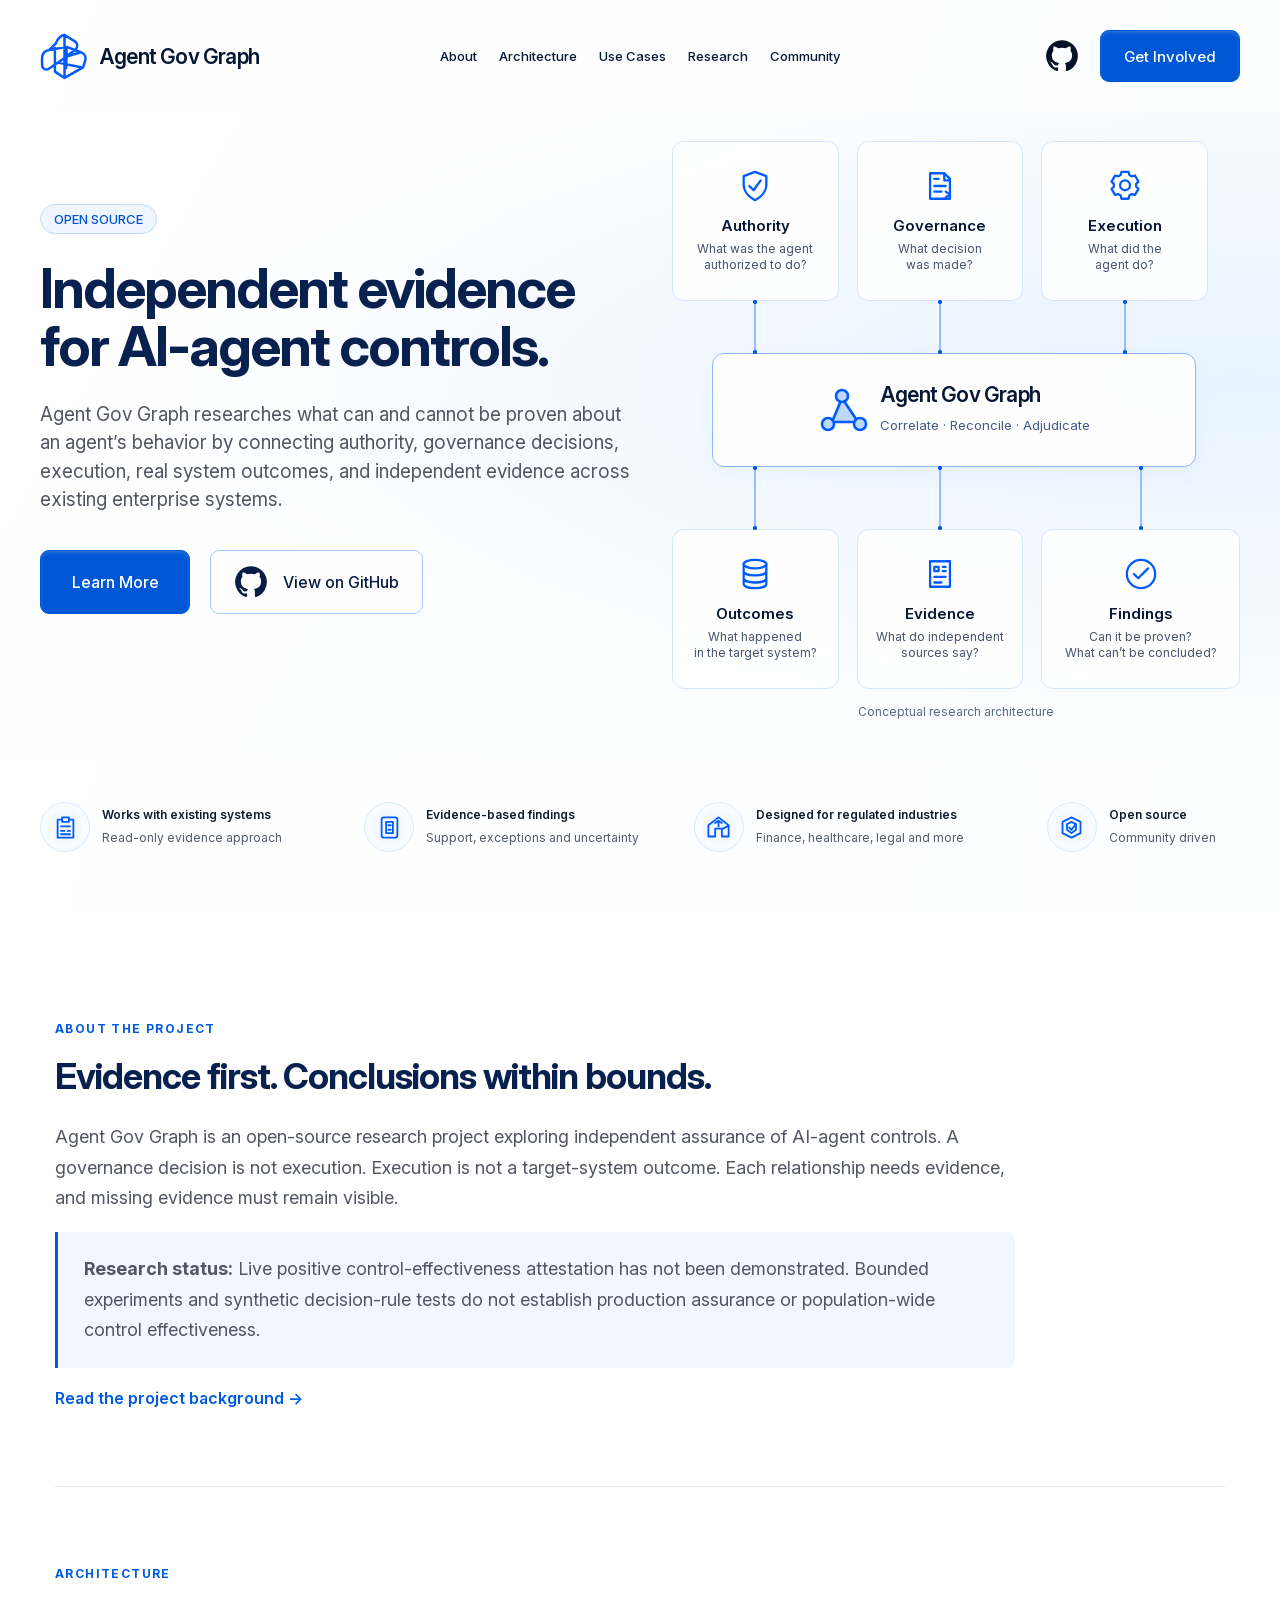
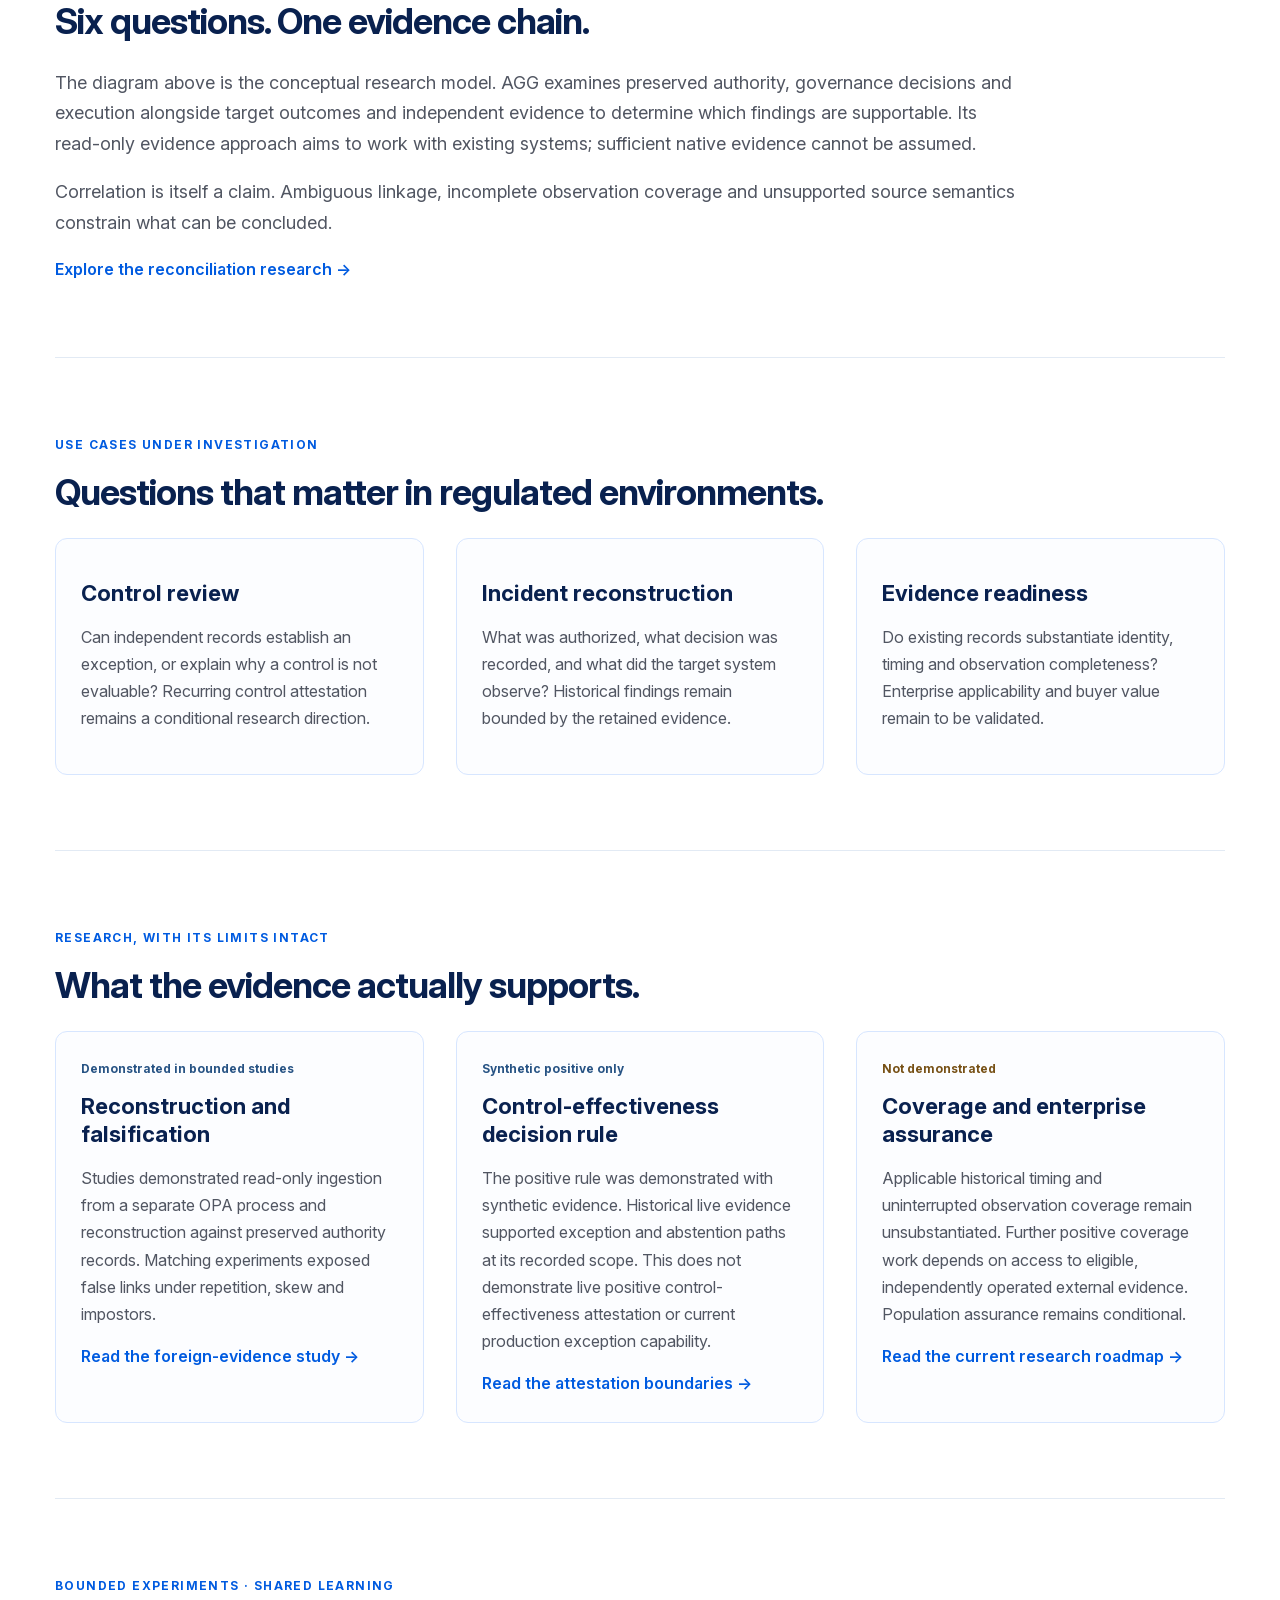
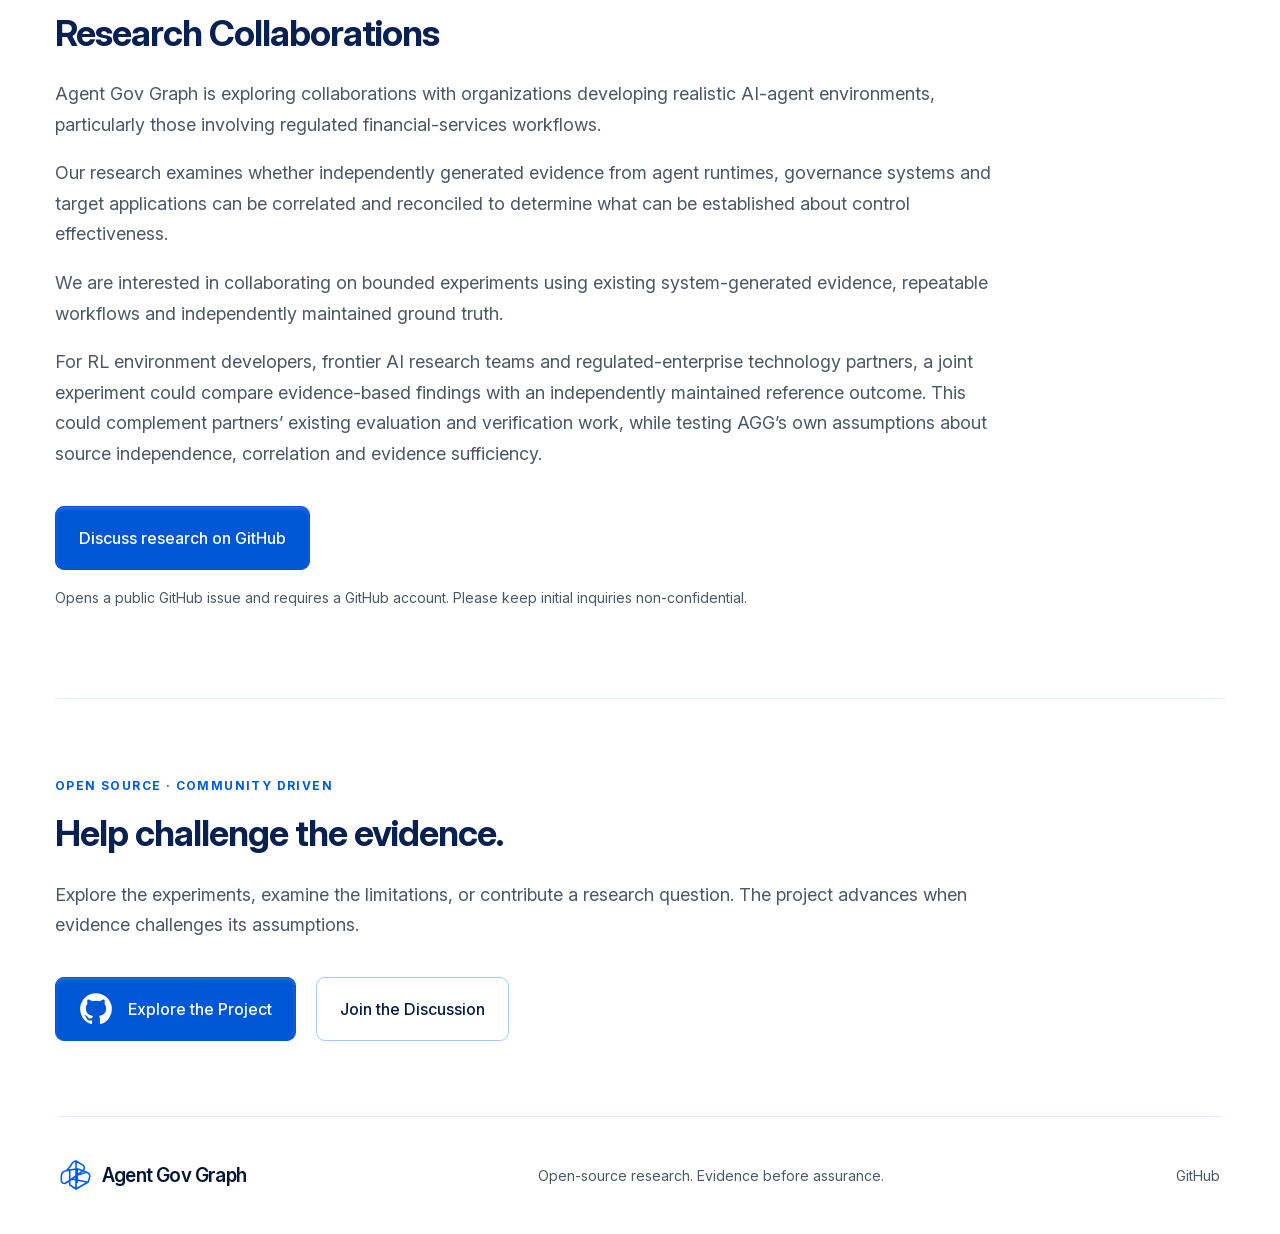
==== commit a5a49f7f: "Refine Concept 1 fidelity, responsive architecture and research collaborations" ====
--- a/index.html
+++ b/index.html
@@ -7,6 +7,7 @@
 <meta name="theme-color" content="#005be0">
 <title>Agent Gov Graph | Independent evidence for AI-agent controls</title>
 <link rel="stylesheet" href="styles.css">
+<link rel="icon" href="favicon.svg" type="image/svg+xml">
 </head>
 <body>
 <a class="skip-link" href="#about">Skip to content</a>
@@ -14,7 +15,7 @@
 <header class="site-header">
 <a class="brand" href="index.html" aria-label="Agent Gov Graph home">
 <svg class="icon icon-logo" viewBox="0 0 24 24" aria-hidden="true">
-<path d="m12 2 7 4v8l-7 8-7-4V10z M5 10l7 4 7-8 M12 2v12l-7 4 M12 14v8 M2 12l7-8 13 8-8 5z"/>
+<path d="M12 1.5c-2 0-3.2 1.8-4.3 4.1L4.6 8.8C2.4 9.1 1 10.7 1 13v3.2c0 1.8 1.9 2.7 3.3 1.8l4.5-3 M12 1.5l5.1 3.1c1.4.9 1.5 2.6.4 3.8L13 12 M12 1.5v21 M4.6 8.8l8.4-1.5 7 2.6c2 .7 2.8 2.4 2.1 4.3l-1 3.1L12 22.5l-4.7-3.1V8 M8.8 15l11.3 2.3 M13 7.3V12l-4.2 3 M13 12l6.9-2.1 M13 12l-.2 5.6"/>
 </svg>
 <span>Agent Gov Graph</span>
 </a>
@@ -31,14 +32,14 @@
 <path fill="currentColor" stroke="none" d="M12 .8a11.2 11.2 0 0 0-3.54 21.83c.56.1.77-.24.77-.54v-2.1c-3.13.68-3.79-1.33-3.79-1.33-.51-1.3-1.25-1.65-1.25-1.65-1.02-.7.08-.68.08-.68 1.13.08 1.72 1.16 1.72 1.16 1 1.72 2.63 1.22 3.27.93.1-.73.4-1.22.71-1.5-2.5-.29-5.13-1.25-5.13-5.56 0-1.23.44-2.23 1.16-3.02-.12-.28-.5-1.43.11-2.98 0 0 .95-.3 3.08 1.15A10.7 10.7 0 0 1 12 6.13c.95 0 1.9.13 2.79.38 2.13-1.45 3.07-1.15 3.07-1.15.62 1.55.23 2.7.12 2.98.72.79 1.15 1.79 1.15 3.02 0 4.32-2.63 5.27-5.14 5.55.4.35.76 1.03.76 2.08v3.1c0 .3.2.65.78.54A11.2 11.2 0 0 0 12 .8z"/>
 </svg>
 </a>
-<a class="button primary small" href="#community">Get Involved</a>
+<a class="button primary small" href="#collaborations">Get Involved</a>
 </div>
 </header>
 <main>
 <section class="hero" aria-labelledby="hero-title">
 <div class="hero-copy">
 <span class="eyebrow">Open source</span>
-<h1 id="hero-title">Independent evidence<br>for AI-agent controls.</h1>
+<h1 id="hero-title">Independent evidence<br> for AI-agent controls.</h1>
 <p>Agent Gov Graph researches what can and cannot be proven about an agent’s behavior by connecting authority, governance decisions, execution, real system outcomes, and independent evidence across existing enterprise systems.</p>
 <div class="hero-actions">
 <a class="button primary" href="#about">Learn More</a>
@@ -48,14 +49,14 @@
 </svg>View on GitHub</a>
 </div>
 </div>
-<div class="architecture" role="group" aria-label="Conceptual architecture: authority, governance and execution connect to Agent Gov Graph, with outcomes, evidence and findings. This is a research model.">
+<div class="architecture" aria-describedby="architecture-caption" role="group" aria-label="Conceptual architecture: authority, governance and execution connect to Agent Gov Graph, with outcomes, evidence and findings. This is a research model.">
 <div class="card-row">
 <div class="architecture-card">
 <svg class="icon icon-shield" viewBox="0 0 24 24" aria-hidden="true">
 <path d="m12 2 8 3v6c0 5-4 9-8 11-4-2-8-6-8-11V5z m-4 10 3 3 5-7"/>
 </svg>
 <h3>Authority</h3>
-<p>What was the agent<br>authorized to do?</p>
+<p>What was the agent<br> authorized to do?</p>
 </div>
 <div class="architecture-card">
 <svg class="icon icon-document" viewBox="0 0 24 24" aria-hidden="true">
@@ -63,34 +64,16 @@
 <path d="m16 16 3 2-3 2"/>
 </svg>
 <h3>Governance</h3>
-<p>What decision<br>was made?</p>
+<p>What decision<br> was made?</p>
 </div>
 <div class="architecture-card">
 <svg class="icon icon-gear" viewBox="0 0 24 24" aria-hidden="true">
-<path d="m9 3 1-2h4l1 2 3 1 2 3-1 3 2 2-1 4-3 1-1 3h-4l-2-2-3-1-2-3 1-3-2-2 1-4z"/>
-<circle cx="11" cy="11" r="4"/>
+<path d="m9.5 2-.6 2.2-1.7 1-2.2-.6-2.5 4.3 1.6 1.6v2L2.5 14 5 18.3l2.2-.6 1.7 1 .6 2.3h5l.6-2.3 1.7-1 2.2.6 2.5-4.3-1.6-1.5v-2l1.6-1.6L19 4.6l-2.2.6-1.7-1-.6-2.2z"/><circle cx="12" cy="11.5" r="3.5"/>
 </svg>
 <h3>Execution</h3>
-<p>What did the<br>agent do?</p>
-</div>
-</div>
-<svg class="connections" viewBox="0 0 620 550" preserveAspectRatio="none" aria-hidden="true">
-<g>
-<path d="M92 161V218 M294 161V218 M496 161V218 M99 332V389 M310 332V389 M521 332V389"/>
-<circle cx="92" cy="163" r="2.6"/>
-<circle cx="92" cy="217" r="2.6"/>
-<circle cx="294" cy="163" r="2.6"/>
-<circle cx="294" cy="217" r="2.6"/>
-<circle cx="496" cy="163" r="2.6"/>
-<circle cx="496" cy="217" r="2.6"/>
-<circle cx="99" cy="333" r="2.6"/>
-<circle cx="99" cy="388" r="2.6"/>
-<circle cx="310" cy="333" r="2.6"/>
-<circle cx="310" cy="388" r="2.6"/>
-<circle cx="521" cy="333" r="2.6"/>
-<circle cx="521" cy="388" r="2.6"/>
-</g>
-</svg>
+<p>What did the<br> agent do?</p>
+</div>
+</div>
 <div class="graph-core">
 <svg class="icon icon-graph" viewBox="0 0 24 24" aria-hidden="true">
 <path d="m7 18 5-12 8 12H7"/>
@@ -110,14 +93,14 @@
 <path d="M4 5v14c0 4 16 4 16 0V5 M4 10c0 4 16 4 16 0 M4 15c0 4 16 4 16 0"/>
 </svg>
 <h3>Outcomes</h3>
-<p>What happened<br>in the target system?</p>
+<p>What happened<br> in the target system?</p>
 </div>
 <div class="architecture-card">
 <svg class="icon icon-evidence" viewBox="0 0 24 24" aria-hidden="true">
 <path d="M5 3h14v18H5z M8 7h3v3H8z M14 7h2 M14 10h2 M8 14h8 M8 18h5"/>
 </svg>
 <h3>Evidence</h3>
-<p>What do independent<br>sources say?</p>
+<p>What do independent<br> sources say?</p>
 </div>
 <div class="architecture-card">
 <svg class="icon icon-check" viewBox="0 0 24 24" aria-hidden="true">
@@ -125,16 +108,17 @@
 <path d="m7 12 3 3 7-7"/>
 </svg>
 <h3>Findings</h3>
-<p>Can it be proven?<br>What can’t be concluded?</p>
-</div>
-</div>
+<p>Can it be proven?<br> What can’t be concluded?</p>
+</div>
+</div>
+<p class="architecture-caption" id="architecture-caption">Conceptual research architecture</p>
 </div>
 </section>
 <div class="feature-strip">
 <div class="feature">
 <span class="feature-icon">
 <svg class="icon icon-evidence" viewBox="0 0 24 24" aria-hidden="true">
-<path d="M5 3h14v18H5z M8 7h3v3H8z M14 7h2 M14 10h2 M8 14h8 M8 18h5"/>
+<path d="M8 5H5v16h14V5h-3 M9 3h6v4H9z M8 11h8 M8 15h3 M14 15h2 M8 18h8"/>
 </svg>
 </span>
 <div>
@@ -145,8 +129,7 @@
 <div class="feature">
 <span class="feature-icon">
 <svg class="icon icon-document" viewBox="0 0 24 24" aria-hidden="true">
-<path d="M15 3H5v18h14V7z M15 3v5h4 M8 7h3 M8 12h8 M8 16h5"/>
-<path d="m16 16 3 2-3 2"/>
+<rect x="5" y="3" width="14" height="18" rx="2"/><path d="M9 7h6v10H9z M11 10h2 M11 14h2"/>
 </svg>
 </span>
 <div>
@@ -157,7 +140,7 @@
 <div class="feature">
 <span class="feature-icon">
 <svg class="icon icon-building" viewBox="0 0 24 24" aria-hidden="true">
-<path d="m3 10 9-7 9 7v10h-6v-6H9v6H3z M9 8h6 M12 5v6"/>
+<path d="m3 10 9-7 9 7v10h-6v-7H9v7H3z M9 8l3-2 3 2 M12 6v5 M16 13l4-2"/>
 </svg>
 </span>
 <div>
@@ -168,7 +151,7 @@
 <div class="feature">
 <span class="feature-icon">
 <svg class="icon icon-shield" viewBox="0 0 24 24" aria-hidden="true">
-<path d="m12 2 8 3v6c0 5-4 9-8 11-4-2-8-6-8-11V5z m-4 10 3 3 5-7"/>
+<path d="m12 3 8 4v10l-8 4-8-4V7z M8 9l4-2 4 2v5l-4 3-4-3z m2 3 2 2 3-4"/>
 </svg>
 </span>
 <div>
@@ -234,6 +217,16 @@
 <a href="https://github.com/datadownunda/agent-gov-graph/blob/main/ROADMAP.md">Read the current research roadmap →</a>
 </article>
 </div>
+</section>
+<section id="collaborations" aria-labelledby="collaborations-title">
+<span class="section-label">Bounded experiments · Shared learning</span>
+<h2 id="collaborations-title">Research Collaborations</h2>
+<p>Agent Gov Graph is exploring collaborations with organizations developing realistic AI-agent environments, particularly those involving regulated financial-services workflows.</p>
+<p>Our research examines whether independently generated evidence from agent runtimes, governance systems and target applications can be correlated and reconciled to determine what can be established about control effectiveness.</p>
+<p>We are interested in collaborating on bounded experiments using existing system-generated evidence, repeatable workflows and independently maintained ground truth.</p>
+<p>For RL environment developers, frontier AI research teams and regulated-enterprise technology partners, a joint experiment could compare evidence-based findings with an independently maintained reference outcome. This could complement partners’ existing evaluation and verification work, while testing AGG’s own assumptions about source independence, correlation and evidence sufficiency.</p>
+<div class="hero-actions"><a class="button primary" href="https://github.com/datadownunda/agent-gov-graph/issues/new?title=Research%20collaboration%20inquiry">Discuss research on GitHub</a></div>
+<p class="contact-note">Opens a public GitHub issue and requires a GitHub account. Please keep initial inquiries non-confidential.</p>
 </section>
 <section id="community" class="community">
 <span class="section-label">Open source · Community driven</span>
@@ -252,7 +245,7 @@
 <footer>
 <a class="brand" href="index.html">
 <svg class="icon icon-logo" viewBox="0 0 24 24" aria-hidden="true">
-<path d="m12 2 7 4v8l-7 8-7-4V10z M5 10l7 4 7-8 M12 2v12l-7 4 M12 14v8 M2 12l7-8 13 8-8 5z"/>
+<path d="M12 1.5c-2 0-3.2 1.8-4.3 4.1L4.6 8.8C2.4 9.1 1 10.7 1 13v3.2c0 1.8 1.9 2.7 3.3 1.8l4.5-3 M12 1.5l5.1 3.1c1.4.9 1.5 2.6.4 3.8L13 12 M12 1.5v21 M4.6 8.8l8.4-1.5 7 2.6c2 .7 2.8 2.4 2.1 4.3l-1 3.1L12 22.5l-4.7-3.1V8 M8.8 15l11.3 2.3 M13 7.3V12l-4.2 3 M13 12l6.9-2.1 M13 12l-.2 5.6"/>
 </svg>
 <span>Agent Gov Graph</span>
 </a>
--- a/styles.css
+++ b/styles.css
@@ -1,303 +1,69 @@
+@font-face {
+  font-family: Inter;
+  src: url("assets/fonts/InterVariable.woff2") format("woff2");
+  font-style: normal;
+  font-weight: 100 900;
+  font-display: swap;
+}
 :root {
-  --navy:#09214f;
-  --blue:#005be0;
-  --text:#4f5562;
-  --line:#d5e5ff;
-  --white:#fff
-}
-* {
-  box-sizing:border-box
-}
-html {
-  scroll-behavior:smooth;
-  scroll-padding-top:28px
-}
-body {
-  margin:0;
-  background:#fff;
-  color:var(--navy);
-  font-family:Arial,Helvetica,sans-serif;
-  -webkit-font-smoothing:antialiased
-}
-a {
-  color:inherit;
-  text-decoration:none
-}
-a:hover {
-  text-decoration:underline;
-  text-underline-offset:4px
-}
-a:focus-visible {
-  outline:3px solid #005be0;
-  outline-offset:6px
-}
-svg.icon {
-  width:34px;
-  height:34px;
-  fill:none;
-  stroke:currentColor;
-  stroke-width:1.6;
-  stroke-linecap:round;
-  stroke-linejoin:round;
-  flex-shrink:0
-}
-.landing {
-  max-width:1600px;
-  margin:auto
-}
-.site-header {
-  height:112px;
-  padding:0 60px;
-  display:flex;
-  align-items:center;
-  justify-content:space-between;
-  gap:28px;
-  background:linear-gradient(110deg,#fff,#fcfdff)
-}
-.brand {
-  display:inline-flex;
-  align-items:center;
-  gap:16px;
-  font-size:26px;
-  font-weight:700;
-  letter-spacing:-.7px;
-  color:#061735;
-  white-space:nowrap
-}
-.brand .icon {
-  height:49px;
-  width:49px;
-  color:#005aff;
-  stroke-width:1.25
-}
-nav {
-  display:flex;
-  gap:36px;
-  font-size:15px;
-  color:#061735
-}
-nav a {
-  padding:12px 0
-}
-.header-actions {
-  display:flex;
-  gap:25px;
-  align-items:center
-}
-.github-link {
-  display:flex;
-  color:#061126
-}
-.button {
-  display:inline-flex;
-  justify-content:center;
-  align-items:center;
-  gap:15px;
-  min-height:64px;
-  padding:0 35px;
-  border:1px solid #a9c8ff;
-  border-radius:9px;
-  font-size:18px;
-  font-weight:600;
-  white-space:nowrap;
-  transition:background .15s,box-shadow .15s
-}
-.button:hover {
-  text-decoration:none;
-  box-shadow:0 5px 16px #005be025
-}
-.primary {
-  background:#0057d5;
-  color:#fff;
-  border-color:#0057d5;
-  box-shadow:inset 0 2px 3px #ffffff25
-}
-.primary:hover {
-  background:#004abd
-}
-.secondary {
-  background:#ffffffbb;
-  color:#071d46
-}
-.small {
-  font-size:16px;
-  min-height:52px;
-  padding:0 24px
-}
-.hero {
-  min-height:646px;
-  padding:28px 60px 68px;
-  display:grid;
-  grid-template-columns:1.05fr 1fr;
-  gap:35px;
-  align-items:center;
-  background:radial-gradient(ellipse at 91% 55%,#e8f3ff 0,transparent 58%),linear-gradient(120deg,#fff 10%,#fbfdff 75%)
-}
-.eyebrow {
-  display:inline-block;
-  font-size:14px;
-  text-transform:uppercase;
-  letter-spacing:.2px;
-  color:#0054d5;
-  background:#f0f6ff;
-  border:1px solid #bfdaff;
-  border-radius:20px;
-  padding:7px 13px;
-  margin-bottom:25px
-}
-h1 {
-  font-size:66px;
-  line-height:1.08;
-  letter-spacing:-2.3px;
-  margin:0 0 26px;
-  font-weight:700
-}
-.hero-copy>p {
-  font-size:22px;
-  line-height:1.48;
-  color:var(--text);
-  margin:0;
-  max-width:650px
-}
-.hero-actions {
-  display:flex;
-  gap:20px;
-  margin-top:36px
-}
-.architecture {
-  position:relative;
-  height:550px;
-  max-width:620px;
-  width:100%;
-  justify-self:end;
-  display:flex;
-  flex-direction:column;
-  justify-content:space-between
-}
-.card-row {
-  display:grid;
-  grid-template-columns:repeat(3,1fr);
-  gap:18px;
-  z-index:1;
-  padding-right:32px
-}
-.card-row.bottom {
-  padding-right:0
-}
-.architecture-card {
-  height:161px;
-  display:flex;
-  flex-direction:column;
-  align-items:center;
-  justify-content:center;
-  text-align:center;
-  background:#ffffffda;
-  border:1px solid var(--line);
-  border-radius:12px;
-  padding:16px 6px;
-  box-shadow:0 1px 2px #005be003;
-  color:#061735
-}
-.architecture-card>.icon {
-  color:#005bff;
-  margin-bottom:14px
-}
-.architecture-card h3 {
-  font-size:18px;
-  margin:0 0 7px;
-  line-height:1.1
-}
-.architecture-card p {
-  font-size:15px;
-  line-height:1.35;
-  color:#46536b;
-  margin:0
-}
-.connections {
-  position:absolute;
-  inset:0;
-  width:100%;
-  height:100%;
-  stroke:#2873ff;
-  stroke-width:1;
-  fill:#005bff;
-  pointer-events:none
-}
-.graph-core {
-  height:114px;
-  margin:0 88px 0 68px;
-  border:1px solid #8ab7ff;
-  border-radius:12px;
-  display:flex;
-  align-items:center;
-  justify-content:center;
-  gap:25px;
-  background:#ffffffed;
-  box-shadow:0 7px 22px #0564e00a;
-  z-index:1
-}
-.graph-core>.icon {
-  height:65px;
-  width:65px;
-  color:#005bff;
-  fill:#bdd7ff;
-  stroke-width:1.3
-}
-.graph-core h2 {
-  font-size:25px;
-  letter-spacing:-.7px;
-  margin:0 0 10px;
-  color:#071735
-}
-.graph-core p {
-  font-size:17px;
-  margin:0;
-  color:#425b86;
-  white-space:nowrap
-}
-.feature-strip {
-  min-height:154px;
-  display:grid;
-  grid-template-columns:1.15fr 1.17fr 1.26fr .73fr;
-  gap:26px;
-  align-items:center;
-  padding:30px 55px;
-  background:linear-gradient(100deg,#fff,#fcfdff)
-}
-.feature {
-  display:flex;
-  align-items:center;
-  gap:18px
-}
-.feature-icon {
-  width:66px;
-  height:66px;
-  flex-shrink:0;
-  border-radius:50%;
-  background:#f4f9ff;
-  border:1px solid #d9eaff;
-  display:grid;
-  place-items:center;
-  color:#005bff;
-  box-shadow:inset 0 0 0 7px #f9fcff
-}
-.feature-icon .icon {
-  height:27px;
-  width:27px
-}
-.feature h2 {
-  font-size:16px;
-  font-weight:600;
-  margin:0 0 8px;
-  color:#111c31;
-  white-space:nowrap
-}
-.feature p {
-  font-size:15px;
-  color:#535b69;
-  margin:0;
-  line-height:1.4
-}
+  --navy: #09214f;
+  --blue: #005be0;
+  --text: #515662;
+  --line: #d7e6ff;
+  --connector: #4384ff;
+}
+* { box-sizing: border-box; }
+html { scroll-behavior: smooth; scroll-padding-top: 28px; }
+body { margin: 0; background: #fff; color: var(--navy); font-family: Inter, Arial, sans-serif; -webkit-font-smoothing: antialiased; }
+a { color: inherit; text-decoration: none; }
+a:hover { text-decoration: underline; text-underline-offset: 4px; }
+a:focus-visible { outline: 3px solid var(--blue); outline-offset: 5px; }
+svg.icon { width: 34px; height: 34px; fill: none; stroke: currentColor; stroke-width: 1.6; stroke-linecap: round; stroke-linejoin: round; flex-shrink: 0; }
+.landing { max-width: 1440px; margin: auto; }
+.site-header { height: 112px; padding: 0 62px; display: grid; grid-template-columns: 1fr auto 1fr; align-items: center; gap: 30px; background: linear-gradient(110deg, #fff, #fcfdff); }
+.brand { min-height: 44px; display: inline-flex; align-items: center; gap: 16px; font-size: 28px; font-weight: 600; letter-spacing: -.8px; color: #061735; white-space: nowrap; }
+.brand .icon { width: 49px; height: 49px; color: #005aff; stroke-width: 1.2; }
+nav { display: flex; gap: 36px; font-size: 15px; font-weight: 500; color: #061735; }
+nav a { min-height: 44px; display: inline-flex; align-items: center; }
+.header-actions { display: flex; justify-self: end; align-items: center; gap: 25px; }
+.github-link { display: grid; place-items: center; min-width: 44px; min-height: 44px; color: #061126; }
+.button { display: inline-flex; justify-content: center; align-items: center; gap: 15px; min-height: 64px; padding: 0 35px; border: 1px solid #a9c8ff; border-radius: 9px; font-size: 18px; font-weight: 500; white-space: nowrap; transition: background .15s, box-shadow .15s; }
+.button:hover { text-decoration: none; box-shadow: 0 5px 16px #005be025; }
+.primary { background: #0057d5; color: #fff; border-color: #0057d5; box-shadow: inset 0 2px 3px #ffffff25; }
+.primary:hover { background: #004abd; }
+.secondary { background: #ffffffbb; color: #071d46; }
+.small { font-size: 15px; min-height: 52px; padding: 0 23px; }
+.hero { min-height: 646px; padding: 28px 62px 68px; display: grid; grid-template-columns: minmax(0, 1.063fr) minmax(0, 1fr); gap: 30px; align-items: center; background: radial-gradient(ellipse at 97% 42%, #e8f3ff, transparent 63%), linear-gradient(120deg, #fff 10%, #fbfdff 75%); }
+.eyebrow { display: inline-block; font-size: 13px; font-weight: 500; text-transform: uppercase; color: #0054d5; background: #f0f6ff; border: 1px solid #bfdaff; border-radius: 20px; padding: 6px 13px; margin-bottom: 25px; }
+h1 { font-size: 67.5px; line-height: 1.055; letter-spacing: -2px; margin: 0 0 26px; font-weight: 700; }
+.hero-copy { transform: translateY(-6px); }
+.hero-copy > p { font-size: 22px; line-height: 1.48; color: var(--text); margin: 0; }
+.hero-actions { display: flex; gap: 20px; margin-top: 36px; }
+.hero-copy .primary { min-width: 189px; }
+/* Each connector belongs to its card. Its height is the same grid gap that
+   separates the card row and core, so neither viewport scaling nor text
+   wrapping can detach an endpoint. No independent SVG coordinate system. */
+.architecture { --row-gap: 52px; position: relative; width: 100%; max-width: 620px; justify-self: end; display: grid; grid-template-rows: 160px 52px 114px 62px 160px; }
+.card-row { grid-row: 1; display: grid; grid-template-columns: repeat(3, minmax(0, 1fr)); gap: 18px; padding-right: 32px; }
+.card-row.bottom { grid-row: 5; --row-gap: 62px; }
+.bottom .architecture-card:last-child { width: calc(100% + 32px); }
+.architecture-card { position: relative; display: flex; flex-direction: column; align-items: center; justify-content: center; text-align: center; background: #ffffffdf; border: 1.5px solid var(--line); border-radius: 12px; padding: 15px 5px; box-shadow: 0 1px 3px #005be004; color: #061735; }
+.architecture-card::after { content: ""; position: absolute; left: 50%; top: 100%; width: 5px; height: calc(var(--row-gap) + 2px); transform: translateX(-50%); background: radial-gradient(circle at 50% 2px, var(--blue) 0 2px, transparent 2.2px), radial-gradient(circle at 50% calc(100% - 2px), var(--blue) 0 2px, transparent 2.2px), linear-gradient(var(--connector), var(--connector)) center / 1px 100% no-repeat; }
+.bottom .architecture-card::after { top: auto; bottom: 100%; }
+.architecture-card > .icon { color: #005bff; margin-bottom: 14px; }
+.architecture-card h3 { font-size: 18px; font-weight: 600; margin: 0 0 7px; line-height: 1.15; }
+.architecture-card p { font-size: 15px; line-height: 1.35; color: #46536b; margin: 0; }
+.graph-core { grid-row: 3; min-width: 0; margin: 0 88px 0 68px; border: 1.5px solid #8ab7ff; border-radius: 12px; display: flex; align-items: center; justify-content: center; gap: 25px; background: #ffffffed; box-shadow: 0 7px 22px #0564e00a; }
+.graph-core > .icon { height: 65px; width: 65px; color: #005bff; fill: #bdd7ff; stroke-width: 1.3; overflow: visible; }
+.graph-core h2 { font-size: 26px; font-weight: 600; letter-spacing: -.8px; margin: 0 0 10px; color: #071735; }
+.graph-core p { font-size: 17px; margin: 0; color: #425b86; white-space: nowrap; }
+.architecture-caption { position: absolute; top: 100%; width: 100%; margin: 15px 0 0; text-align: center; font-size: 12px; color: #596b86; }
+.feature-strip { min-height: 154px; display: grid; grid-template-columns: 1.15fr 1.17fr 1.26fr .73fr; gap: 26px; align-items: center; padding: 30px 55px; background: linear-gradient(100deg, #fff, #fcfdff); }
+.feature { display: flex; align-items: center; gap: 18px; }
+.feature-icon { width: 66px; height: 66px; flex-shrink: 0; border-radius: 50%; background: #f4f9ff; border: 1px solid #d9eaff; display: grid; place-items: center; color: #005bff; box-shadow: inset 0 0 0 7px #f9fcff; }
+.feature-icon .icon { height: 27px; width: 27px; }
+.feature h2 { font-size: 15px; font-weight: 600; margin: 0 0 8px; color: #111c31; white-space: nowrap; }
+.feature p { font-size: 14px; color: #535b69; margin: 0; line-height: 1.4; }
 .details {
   max-width:1250px;
   margin:auto;
@@ -397,316 +163,112 @@
   top:15px
 }
 
-@media(min-width:1000px) and (max-width:1390px) {
-  .site-header {
-  padding:0 40px;
-  gap:20px
-}
-.brand {
-  font-size:22px;
-  gap:10px
-}
-nav {
-  gap:24px;
-  font-size:14px
-}
-.hero {
-  padding-left:40px;
-  padding-right:40px;
-  gap:28px
-}
-h1 {
-  font-size:54px
-}
-.hero-copy>p {
-  font-size:20px
-}
-.graph-core {
-  margin-left:45px;
-  margin-right:60px;
-  gap:15px
-}
-.graph-core h2 {
-  font-size:22px
-}
-.graph-core p {
-  font-size:14px
-}
-.feature-strip {
-  padding:30px 40px;
-  gap:20px
-}
-.feature {
-  gap:12px
-}
-.feature h2 {
-  font-size:13px
-}
-.feature p {
-  font-size:13px
-}
-.feature-icon {
-  width:55px;
-  height:55px
+.details .contact-note { font-size: 14px; margin-top: 16px; }
+@media (min-width: 1000px) and (max-width: 1390px) {
+  .site-header { padding: 0 40px; gap: 20px; }
+  .brand { font-size: 21px; gap: 10px; }
+  nav { gap: 22px; font-size: 13px; }
+  .header-actions { gap: 16px; }
+  .hero { padding-left: 40px; padding-right: 40px; gap: 28px; }
+  h1 { font-size: clamp(42px, 4.3vw, 60px); letter-spacing: -2px; }
+  .hero-copy > p { font-size: 19px; }
+  .architecture-card p { font-size: 12px; }
+  .architecture-card h3 { font-size: 15px; }
+  .graph-core { margin-left: 40px; margin-right: 44px; gap: 14px; }
+  .graph-core > .icon { width: 48px; height: 48px; }
+  .graph-core h2 { font-size: 21px; }
+  .graph-core p { font-size: 13px; }
+  .feature-strip { padding: 30px 40px; gap: 20px; }
+  .feature { gap: 12px; }
+  .feature h2, .feature p { font-size: 12px; white-space: normal; }
+  .feature-icon { width: 50px; height: 50px; }
+  .hero-actions .button { padding: 0 23px; font-size: 16px; }
+  .hero-copy .primary { min-width: 150px; }
+}
+@media (max-width: 999px) {
+  .site-header { height: auto; padding: 25px 30px 12px; grid-template-columns: 1fr auto; gap: 18px; }
+  .brand { font-size: 23px; }
+  .brand .icon { width: 38px; height: 38px; }
+  .site-header nav { grid-row: 2; grid-column: 1 / -1; justify-content: space-between; font-size: 14px; gap: 14px; }
+  .hero { grid-template-columns: 1fr; padding: 38px 30px 70px; gap: 50px; }
+  .hero-copy { transform: none; max-width: 680px; margin: auto; width: 100%; }
+  h1 { font-size: 58px; }
+  .architecture { justify-self: center; }
+  .feature-strip { grid-template-columns: 1fr 1fr; padding: 35px 30px; gap: 30px; }
+  .feature h2 { font-size: 15px; white-space: normal; }
+  .feature p { font-size: 14px; }
+  .detail-grid { grid-template-columns: 1fr; }
+  .details { padding: 0 30px; }
+  footer { margin: 0 30px; gap: 20px; flex-wrap: wrap; }
+}
+@media (max-width: 599px) {
+  .site-header { padding: 20px 20px 10px; gap: 14px 8px; }
+  .brand { font-size: 18px; gap: 8px; letter-spacing: -.6px; }
+  .brand .icon { width: 32px; height: 32px; }
+  .header-actions .github-link { display: none; }
+  .header-actions .small { min-height: 44px; padding: 0 12px; font-size: 12px; border-radius: 7px; }
+  .site-header nav { flex-wrap: wrap; justify-content: flex-start; gap: 0 20px; font-size: 13px; }
+  .hero { padding: 28px 20px 60px; gap: 42px; }
+  .eyebrow { font-size: 12px; padding: 5px 10px; margin-bottom: 20px; }
+  h1 { font-size: clamp(29px, 8.7vw, 48px); letter-spacing: -1.5px; line-height: 1.12; margin-bottom: 22px; }
+  .hero-copy > p { font-size: 16px; line-height: 1.6; }
+  .hero-actions { gap: 12px; margin-top: 26px; flex-wrap: wrap; }
+  .button { min-height: 48px; padding: 0 17px; font-size: 14px; border-radius: 7px; }
+  .button .icon { width: 23px; height: 23px; }
+  .hero-copy .primary { min-width: 0; }
+  /* Mobile uses a vertical evidence spine, not a miniaturized desktop grid.
+     Card branches attach to their own midpoint; group spines meet the core. */
+  .architecture { --row-gap: 24px; grid-template-rows: auto auto auto; gap: var(--row-gap); }
+  .card-row, .card-row.bottom, .graph-core { grid-row: auto; --row-gap: 24px; }
+  .card-row { position: relative; grid-template-columns: 1fr; padding: 0 0 0 24px; gap: 12px; }
+  .architecture-card::before { content: ""; position: absolute; width: 1px; background: var(--connector); left: -17px; top: -1px; bottom: -13px; }
+  .card-row:not(.bottom) .architecture-card:first-child::before { top: 50%; }
+  .card-row:not(.bottom) .architecture-card:last-child::before { bottom: -25px; }
+  .bottom .architecture-card:first-child::before { top: -25px; }
+  .bottom .architecture-card:last-child::before { bottom: 50%; }
+  .architecture-card, .bottom .architecture-card:last-child { width: auto; min-height: 96px; padding: 16px; display: grid; grid-template-columns: 34px 1fr; gap: 4px 16px; text-align: left; justify-content: start; }
+  .architecture-card > .icon { grid-row: 1 / 3; margin: 0; width: 30px; height: 30px; }
+  .architecture-card h3 { font-size: 16px; align-self: end; margin: 0; }
+  .architecture-card p { font-size: 13px; line-height: 1.45; align-self: start; }
+  .architecture-card p br { display: none; }
+  .architecture-card::after, .bottom .architecture-card::after { top: 50%; bottom: auto; left: -17px; width: 17px; height: 5px; transform: translateY(-50%); background: radial-gradient(circle at 2px 50%, var(--blue) 0 2px, transparent 2.2px), radial-gradient(circle at calc(100% - 2px) 50%, var(--blue) 0 2px, transparent 2.2px), linear-gradient(var(--connector), var(--connector)) center / 100% 1px no-repeat; }
+  .graph-core { min-height: 104px; padding: 18px 12px; margin: 0; gap: 16px; box-shadow: 0 5px 18px #005be012; }
+  .graph-core > .icon { width: 45px; height: 45px; }
+  .graph-core h2 { font-size: 20px; margin-bottom: 7px; }
+  .graph-core p { font-size: 12px; white-space: normal; line-height: 1.5; }
+  .feature-strip { padding: 30px 20px; gap: 26px 16px; align-items: start; }
+  .feature { gap: 10px; align-items: flex-start; }
+  .feature-icon { width: 37px; height: 37px; box-shadow: none; }
+  .feature-icon .icon { height: 20px; width: 20px; }
+  .feature h2 { font-size: 12px; line-height: 1.4; margin: 1px 0 5px; }
+  .feature p { font-size: 12px; line-height: 1.5; }
+  .details { padding: 0 22px; }
+  .details section { padding: 48px 0; }
+  .details h2 { font-size: 29px; }
+  .details p { font-size: 16px; }
+  .research-note { padding: 18px; }
+  .detail-grid { gap: 16px; }
+  .detail-grid article { padding: 20px; }
+  .details .contact-note { font-size: 13px; }
+  .text-link, .details article a { display: inline-flex; align-items: center; min-height: 44px; }
+  footer { margin: 0 22px; padding: 25px 0; }
+  footer p { line-height: 1.6; margin: 0; }
+  footer a { min-height: 44px; display: inline-flex; align-items: center; }
+}
+@media (max-width: 359px) {
+  .site-header { padding-left: 16px; padding-right: 16px; }
+  .brand { font-size: 16px; gap: 6px; }
+  .brand .icon { width: 27px; height: 27px; }
+  .header-actions .small { padding: 0 9px; }
+  .site-header nav { column-gap: 17px; }
+  .feature-strip { grid-template-columns: 1fr; }
+}
+@media (prefers-reduced-motion: reduce) {
+  html { scroll-behavior: auto; }
+  .button { transition: none; }
 }
 
-}
-
-@media(max-width:999px) {
-  .site-header {
-  height:auto;
-  min-height:120px;
-  padding:25px 30px;
-  flex-wrap:wrap;
-  gap:22px
-}
-.brand {
-  font-size:23px
-}
-.brand .icon {
-  width:38px;
-  height:38px
-}
-.header-actions {
-  margin-left:auto
-}
-.site-header nav {
-  order:3;
-  justify-content:center;
-  width:100%;
-  gap:30px;
-  font-size:14px
-}
-.hero {
-  grid-template-columns:1fr;
-  padding:45px 30px 55px;
-  gap:55px
-}
-.hero-copy {
-  max-width:680px;
-  margin:auto;
-  width:100%
-}
-h1 {
-  font-size:58px
-}
-.architecture {
-  justify-self:center;
-  max-width:620px
-}
-.feature-strip {
-  grid-template-columns:1fr 1fr;
-  padding:35px 30px;
-  gap:30px
-}
-.feature h2 {
-  font-size:15px;
-  white-space:normal
-}
-.feature p {
-  font-size:14px
-}
-.detail-grid {
-  grid-template-columns:1fr
-}
-.details {
-  padding:0 30px
-}
-footer {
-  margin:0 30px;
-  gap:20px;
-  flex-wrap:wrap
-}
-
-}
-
-@media(max-width:540px) {
-  .site-header {
-  padding:21px 20px;
-  gap:19px
-}
-.brand {
-  font-size:19px;
-  gap:8px;
-  letter-spacing:-.5px
-}
-.brand .icon {
-  width:33px;
-  height:33px
-}
-.header-actions {
-  gap:12px
-}
-.header-actions .github-link {
-  display:none
-}
-.small {
-  min-height:39px;
-  padding:0 12px;
-  font-size:12px;
-  border-radius:6px
-}
-.site-header nav {
-  gap:0;
-  justify-content:space-between;
-  font-size:12px
-}
-.hero {
-  padding:30px 20px 42px;
-  gap:40px
-}
-.eyebrow {
-  font-size:11px;
-  padding:5px 10px;
-  margin-bottom:20px
-}
-h1 {
-  font-size:36px;
-  letter-spacing:-1.5px;
-  line-height:1.12;
-  margin-bottom:22px
-}
-.hero-copy>p {
-  font-size:16px;
-  line-height:1.6
-}
-.hero-actions {
-  gap:12px;
-  margin-top:26px;
-  flex-wrap:wrap
-}
-.button {
-  min-height:48px;
-  padding:0 20px;
-  font-size:14px;
-  border-radius:7px
-}
-.button .icon {
-  width:23px;
-  height:23px
-}
-.small {
-  min-height:39px;
-  padding:0 12px;
-  font-size:12px
-}
-.architecture {
-  height:330px
-}
-.card-row {
-  gap:8px;
-  padding-right:10px
-}
-.architecture-card {
-  height:97px;
-  padding:8px 3px;
-  border-radius:8px
-}
-.architecture-card>.icon {
-  width:23px;
-  height:23px;
-  margin-bottom:8px
-}
-.architecture-card h3 {
-  font-size:12px;
-  margin-bottom:5px
-}
-.architecture-card p {
-  font-size:9px
-}
-.graph-core {
-  height:69px;
-  margin:0 35px;
-  gap:14px;
-  border-radius:8px
-}
-.graph-core>.icon {
-  width:41px;
-  height:41px
-}
-.graph-core h2 {
-  font-size:17px;
-  margin-bottom:6px
-}
-.graph-core p {
-  font-size:11px
-}
-.feature-strip {
-  padding:28px 20px;
-  gap:26px 16px;
-  align-items:start
-}
-.feature {
-  gap:10px;
-  align-items:flex-start
-}
-.feature-icon {
-  width:37px;
-  height:37px;
-  box-shadow:none
-}
-.feature-icon .icon {
-  height:20px;
-  width:20px
-}
-.feature h2 {
-  font-size:12px;
-  line-height:1.4;
-  margin:1px 0 5px
-}
-.feature p {
-  font-size:11px;
-  line-height:1.5
-}
-.details {
-  padding:0 22px
-}
-.details section {
-  padding:48px 0
-}
-.details h2 {
-  font-size:29px
-}
-.details p {
-  font-size:16px
-}
-.research-note {
-  padding:18px
-}
-.detail-grid {
-  gap:16px
-}
-.detail-grid article {
-  padding:20px
-}
-footer {
-  margin:0 22px;
-  padding:25px 0
-}
-footer p {
-  line-height:1.6;
-  margin:0
-}
-
-}
-
-@media(prefers-reduced-motion:reduce) {
-  html {
-  scroll-behavior:auto
-}
-.button {
-  transition:none
-}
-
-}
-
-
-@media(min-width:1391px) {
-  .site-header nav {
-  transform:translateX(-40px)
-}
-.hero-actions .primary {
-  min-width:190px
-}
-
-}
+@media (min-width: 1000px) {
+  .feature { transform: translateY(-8px); }
+  .graph-core > div { transform: translateY(-3px); }
+}
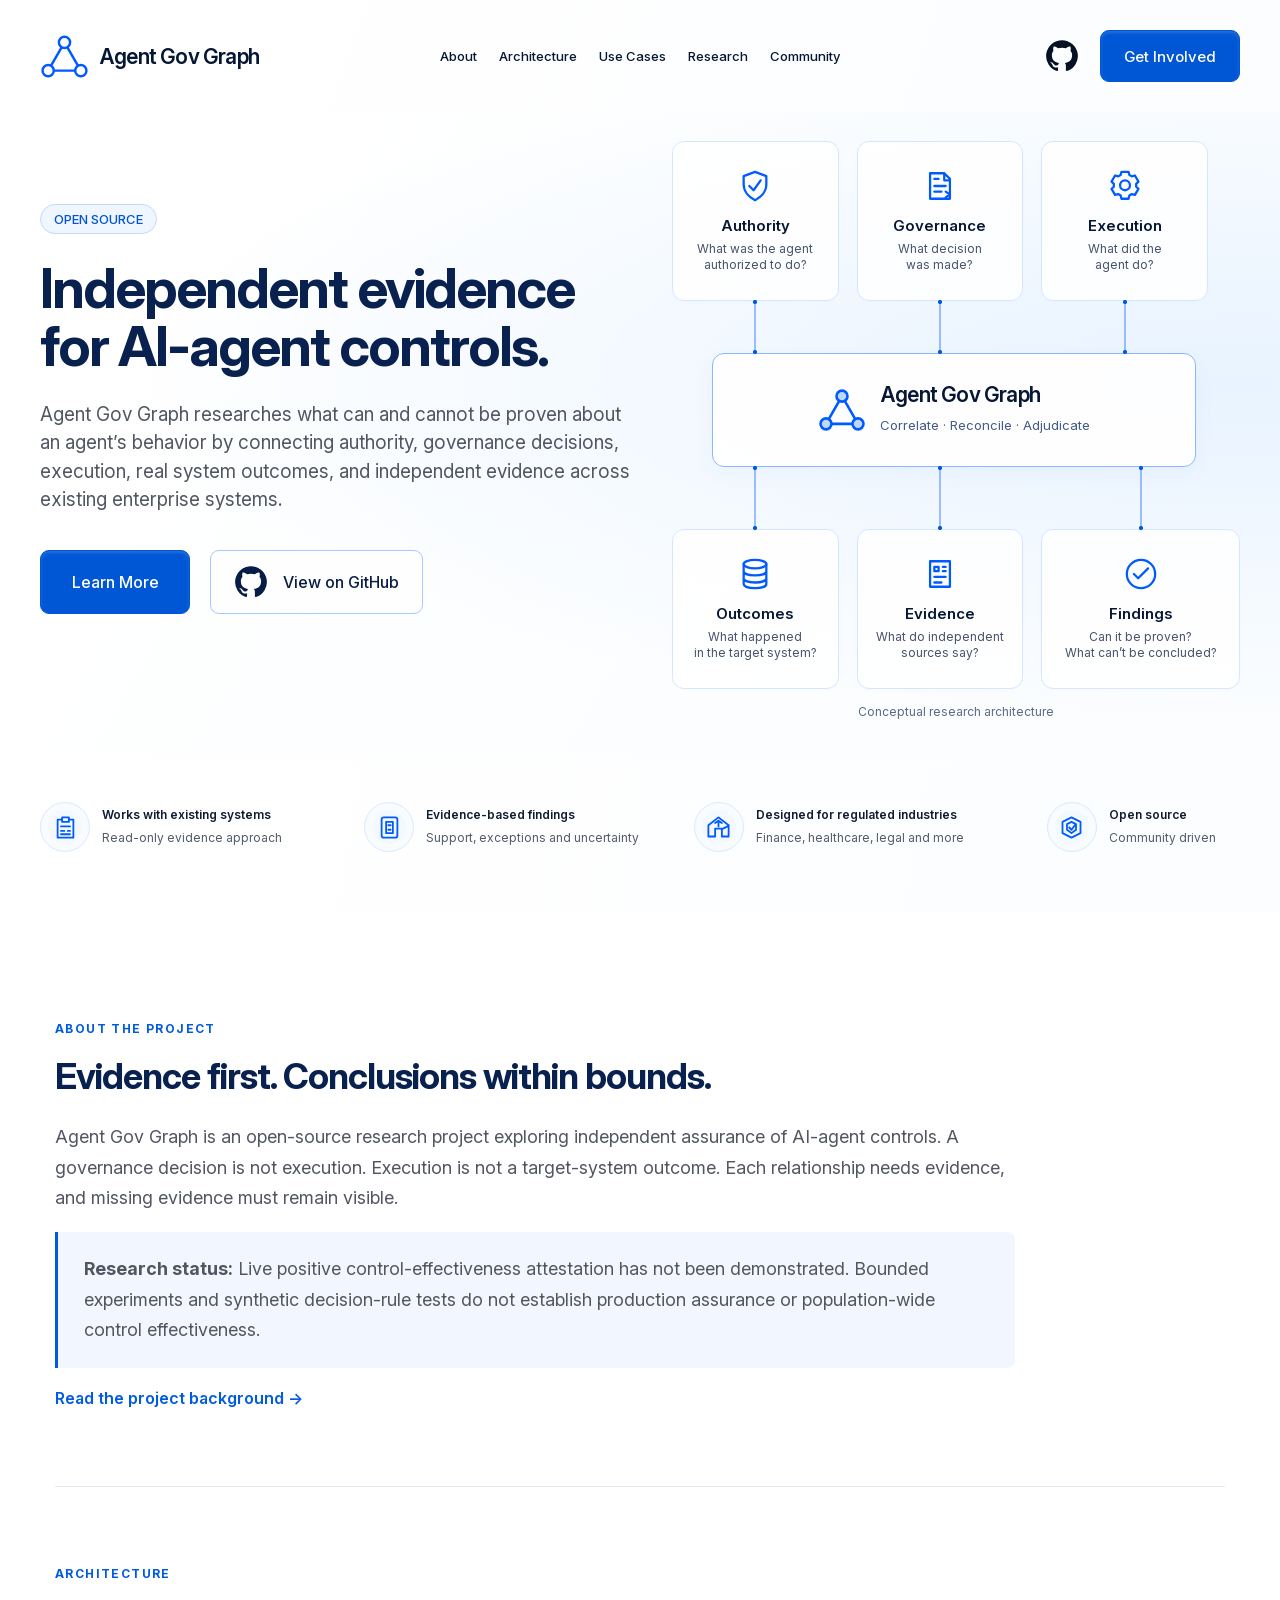
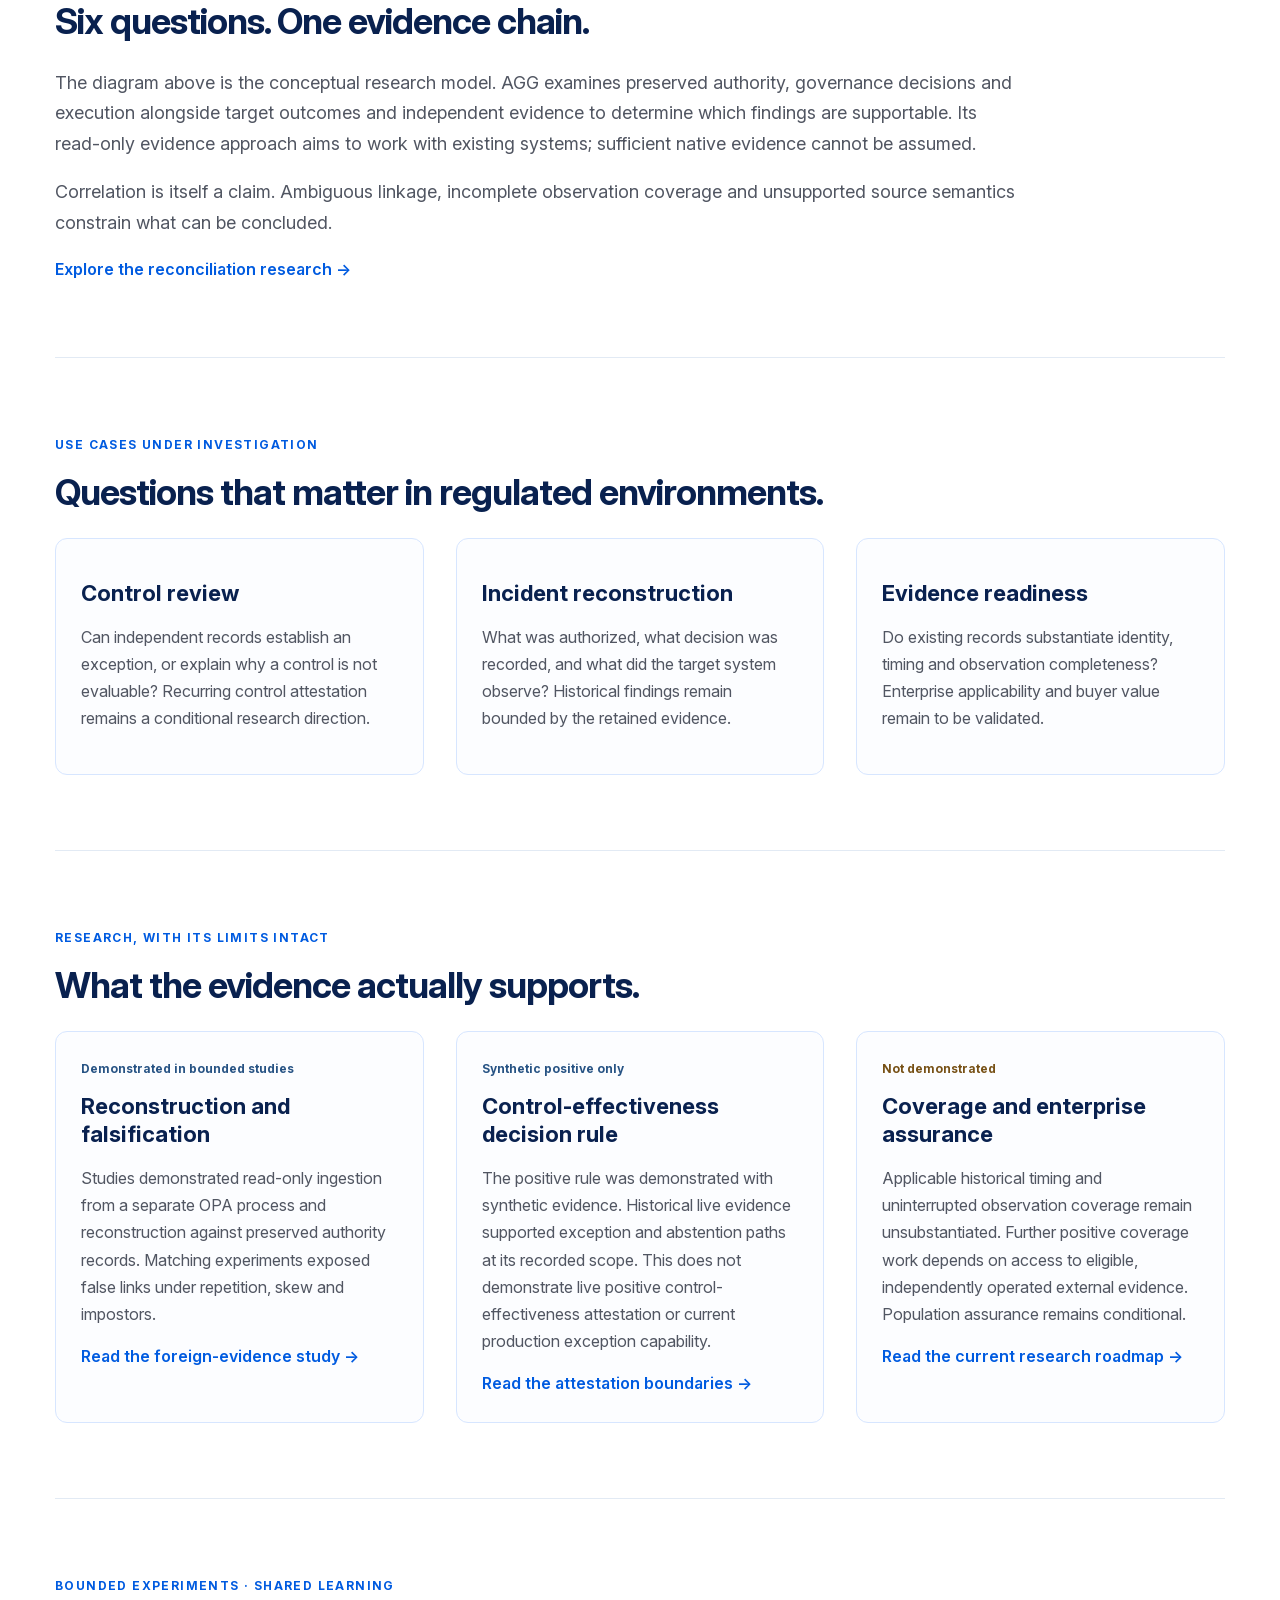
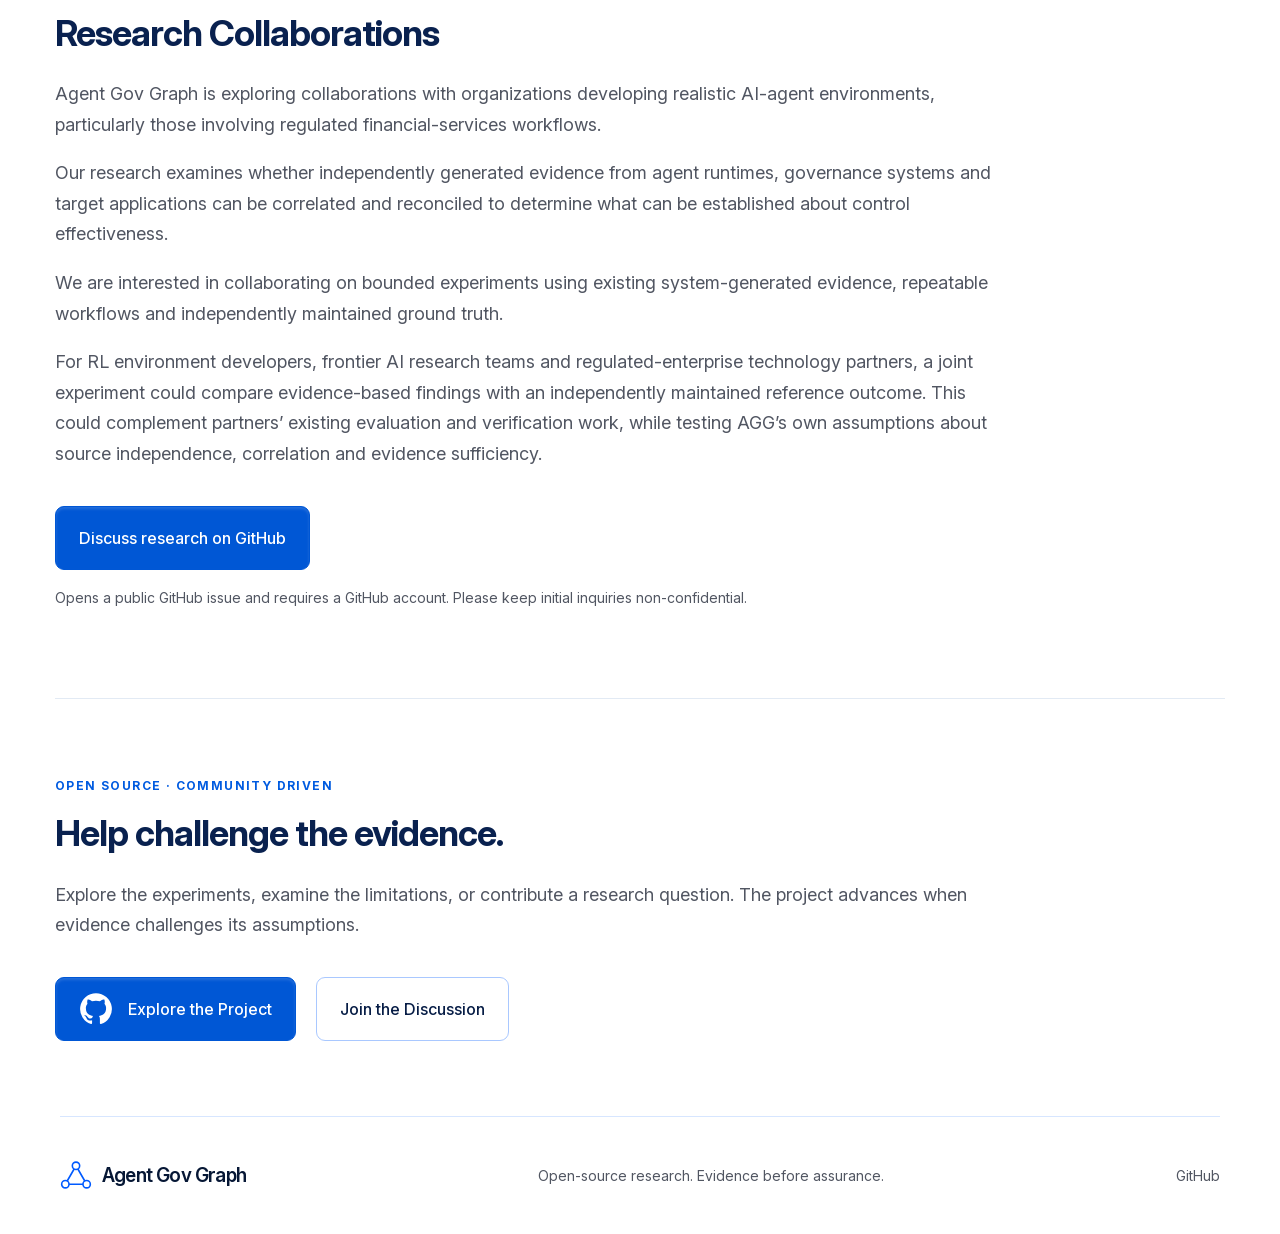
==== commit 17b0486d: "Simplify brand mark and correct equilateral architecture icon" ====
--- a/index.html
+++ b/index.html
@@ -15,7 +15,10 @@
 <header class="site-header">
 <a class="brand" href="index.html" aria-label="Agent Gov Graph home">
 <svg class="icon icon-logo" viewBox="0 0 24 24" aria-hidden="true">
-<path d="M12 1.5c-2 0-3.2 1.8-4.3 4.1L4.6 8.8C2.4 9.1 1 10.7 1 13v3.2c0 1.8 1.9 2.7 3.3 1.8l4.5-3 M12 1.5l5.1 3.1c1.4.9 1.5 2.6.4 3.8L13 12 M12 1.5v21 M4.6 8.8l8.4-1.5 7 2.6c2 .7 2.8 2.4 2.1 4.3l-1 3.1L12 22.5l-4.7-3.1V8 M8.8 15l11.3 2.3 M13 7.3V12l-4.2 3 M13 12l6.9-2.1 M13 12l-.2 5.6"/>
+<path d="M12 5.071797L4 18.928203H20Z" fill="none"/>
+<circle fill="#fff" cx="12" cy="5.071797" r="2.75"/>
+<circle fill="#fff" cx="4" cy="18.928203" r="2.75"/>
+<circle fill="#fff" cx="20" cy="18.928203" r="2.75"/>
 </svg>
 <span>Agent Gov Graph</span>
 </a>
@@ -76,10 +79,10 @@
 </div>
 <div class="graph-core">
 <svg class="icon icon-graph" viewBox="0 0 24 24" aria-hidden="true">
-<path d="m7 18 5-12 8 12H7"/>
-<circle cx="12" cy="5" r="3"/>
-<circle cx="5" cy="19" r="3"/>
-<circle cx="21" cy="19" r="3"/>
+<path d="M12 5.071797L4 18.928203H20Z" fill="none"/>
+<circle cx="12" cy="5.071797" r="2.75"/>
+<circle cx="4" cy="18.928203" r="2.75"/>
+<circle cx="20" cy="18.928203" r="2.75"/>
 </svg>
 <div>
 <h2>Agent Gov Graph</h2>
@@ -245,7 +248,10 @@
 <footer>
 <a class="brand" href="index.html">
 <svg class="icon icon-logo" viewBox="0 0 24 24" aria-hidden="true">
-<path d="M12 1.5c-2 0-3.2 1.8-4.3 4.1L4.6 8.8C2.4 9.1 1 10.7 1 13v3.2c0 1.8 1.9 2.7 3.3 1.8l4.5-3 M12 1.5l5.1 3.1c1.4.9 1.5 2.6.4 3.8L13 12 M12 1.5v21 M4.6 8.8l8.4-1.5 7 2.6c2 .7 2.8 2.4 2.1 4.3l-1 3.1L12 22.5l-4.7-3.1V8 M8.8 15l11.3 2.3 M13 7.3V12l-4.2 3 M13 12l6.9-2.1 M13 12l-.2 5.6"/>
+<path d="M12 5.071797L4 18.928203H20Z" fill="none"/>
+<circle fill="#fff" cx="12" cy="5.071797" r="2.75"/>
+<circle fill="#fff" cx="4" cy="18.928203" r="2.75"/>
+<circle fill="#fff" cx="20" cy="18.928203" r="2.75"/>
 </svg>
 <span>Agent Gov Graph</span>
 </a>
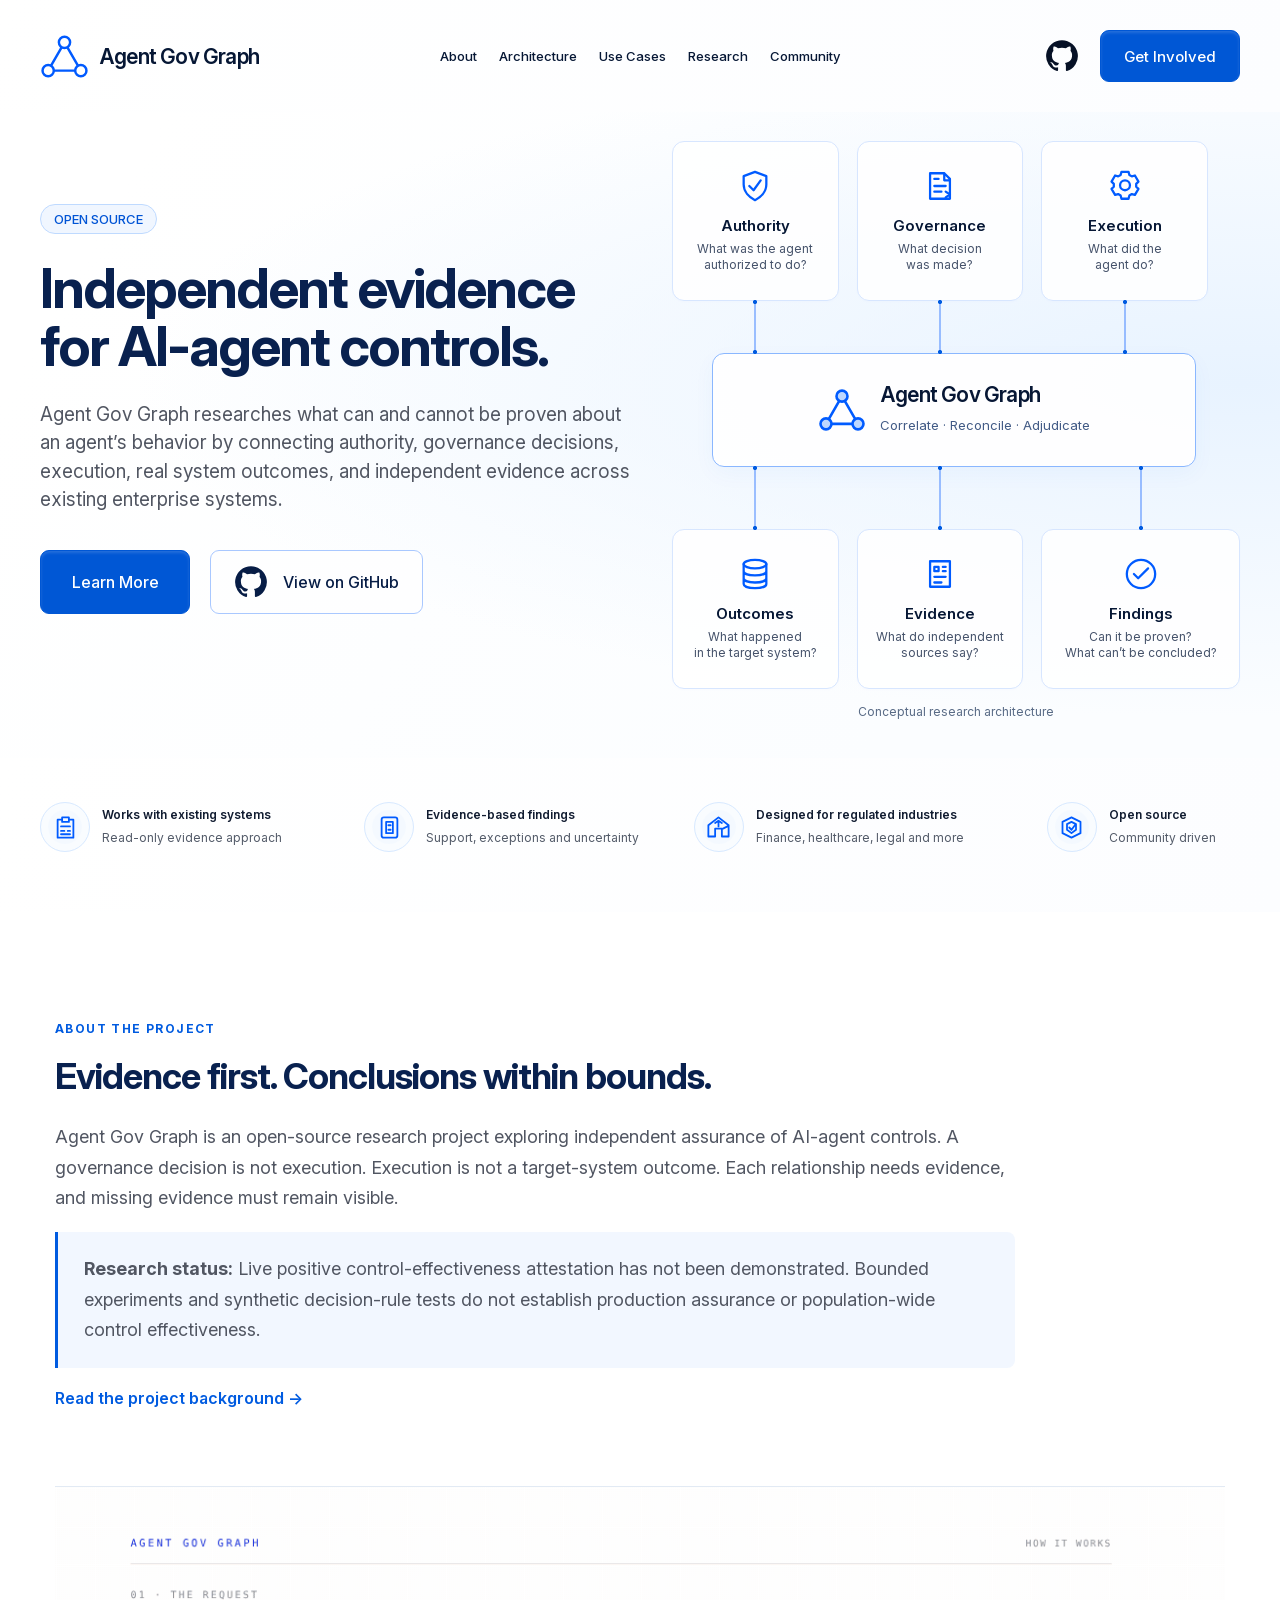
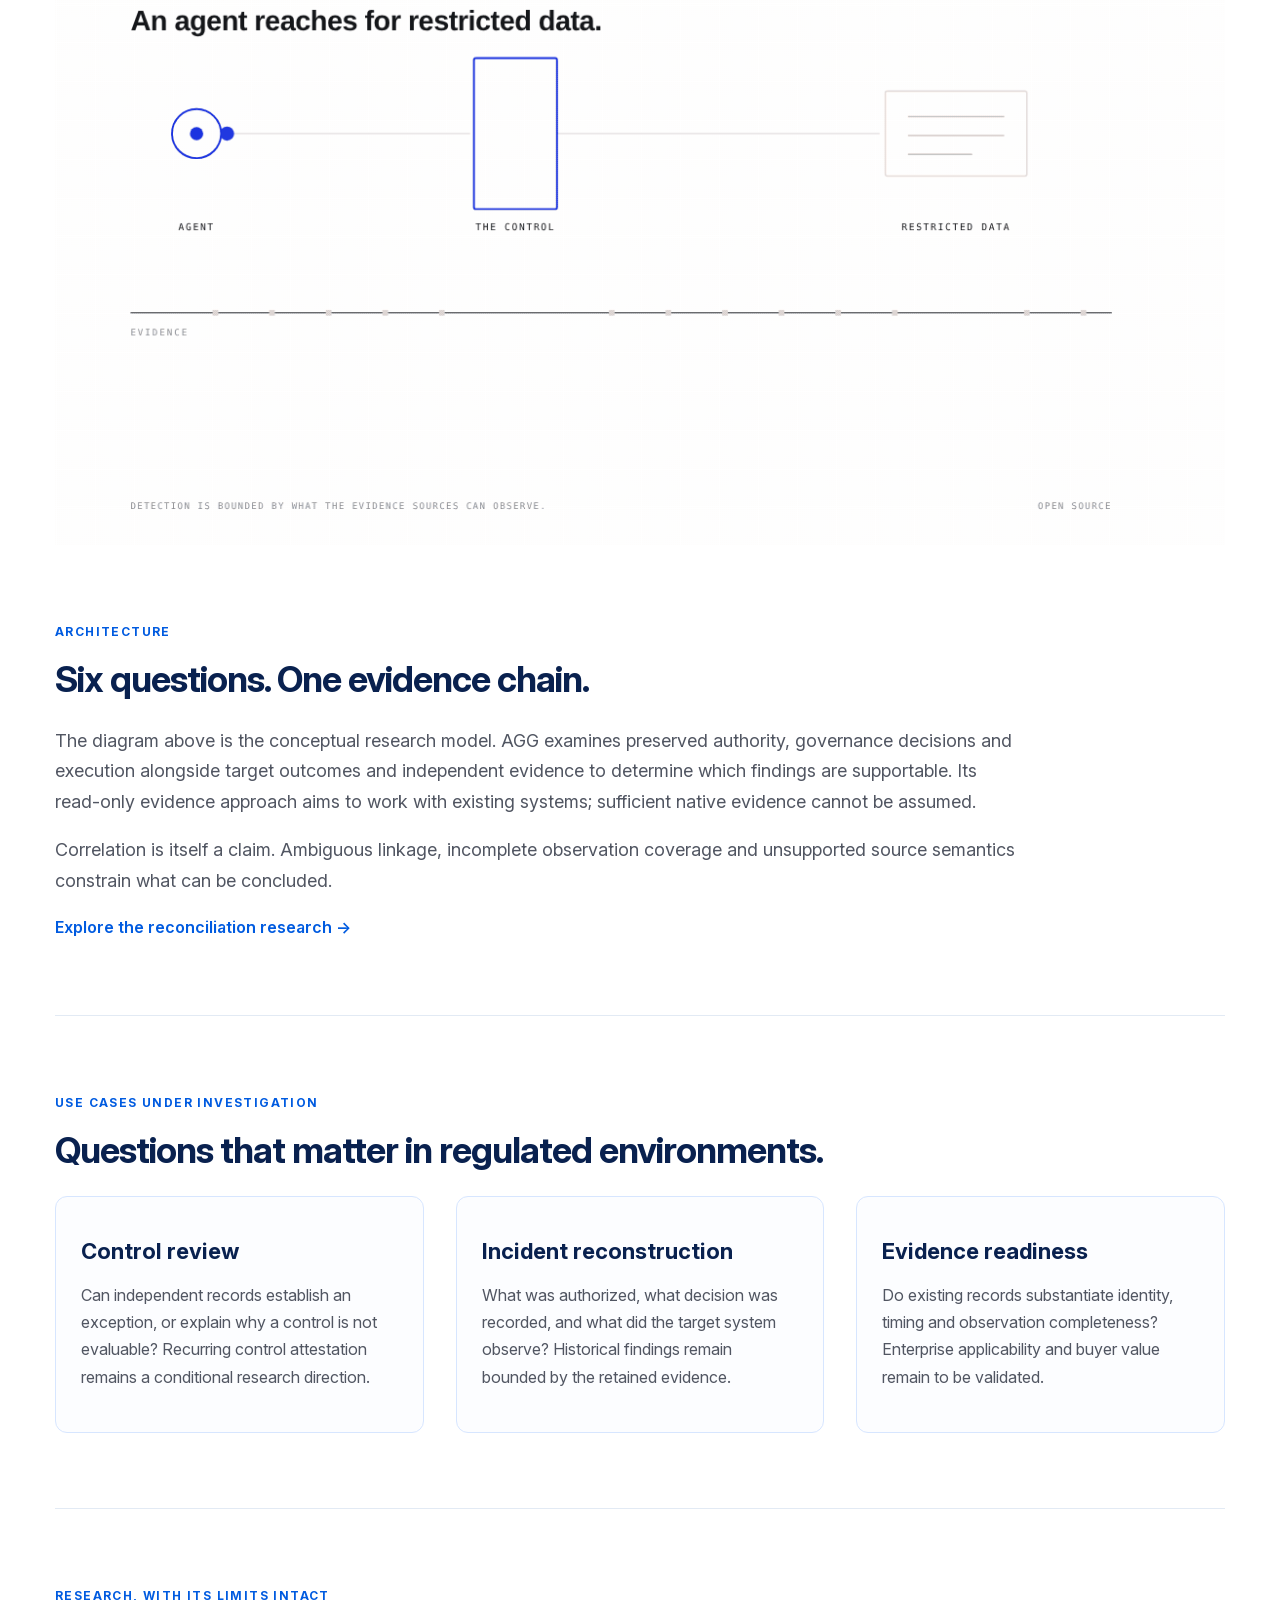
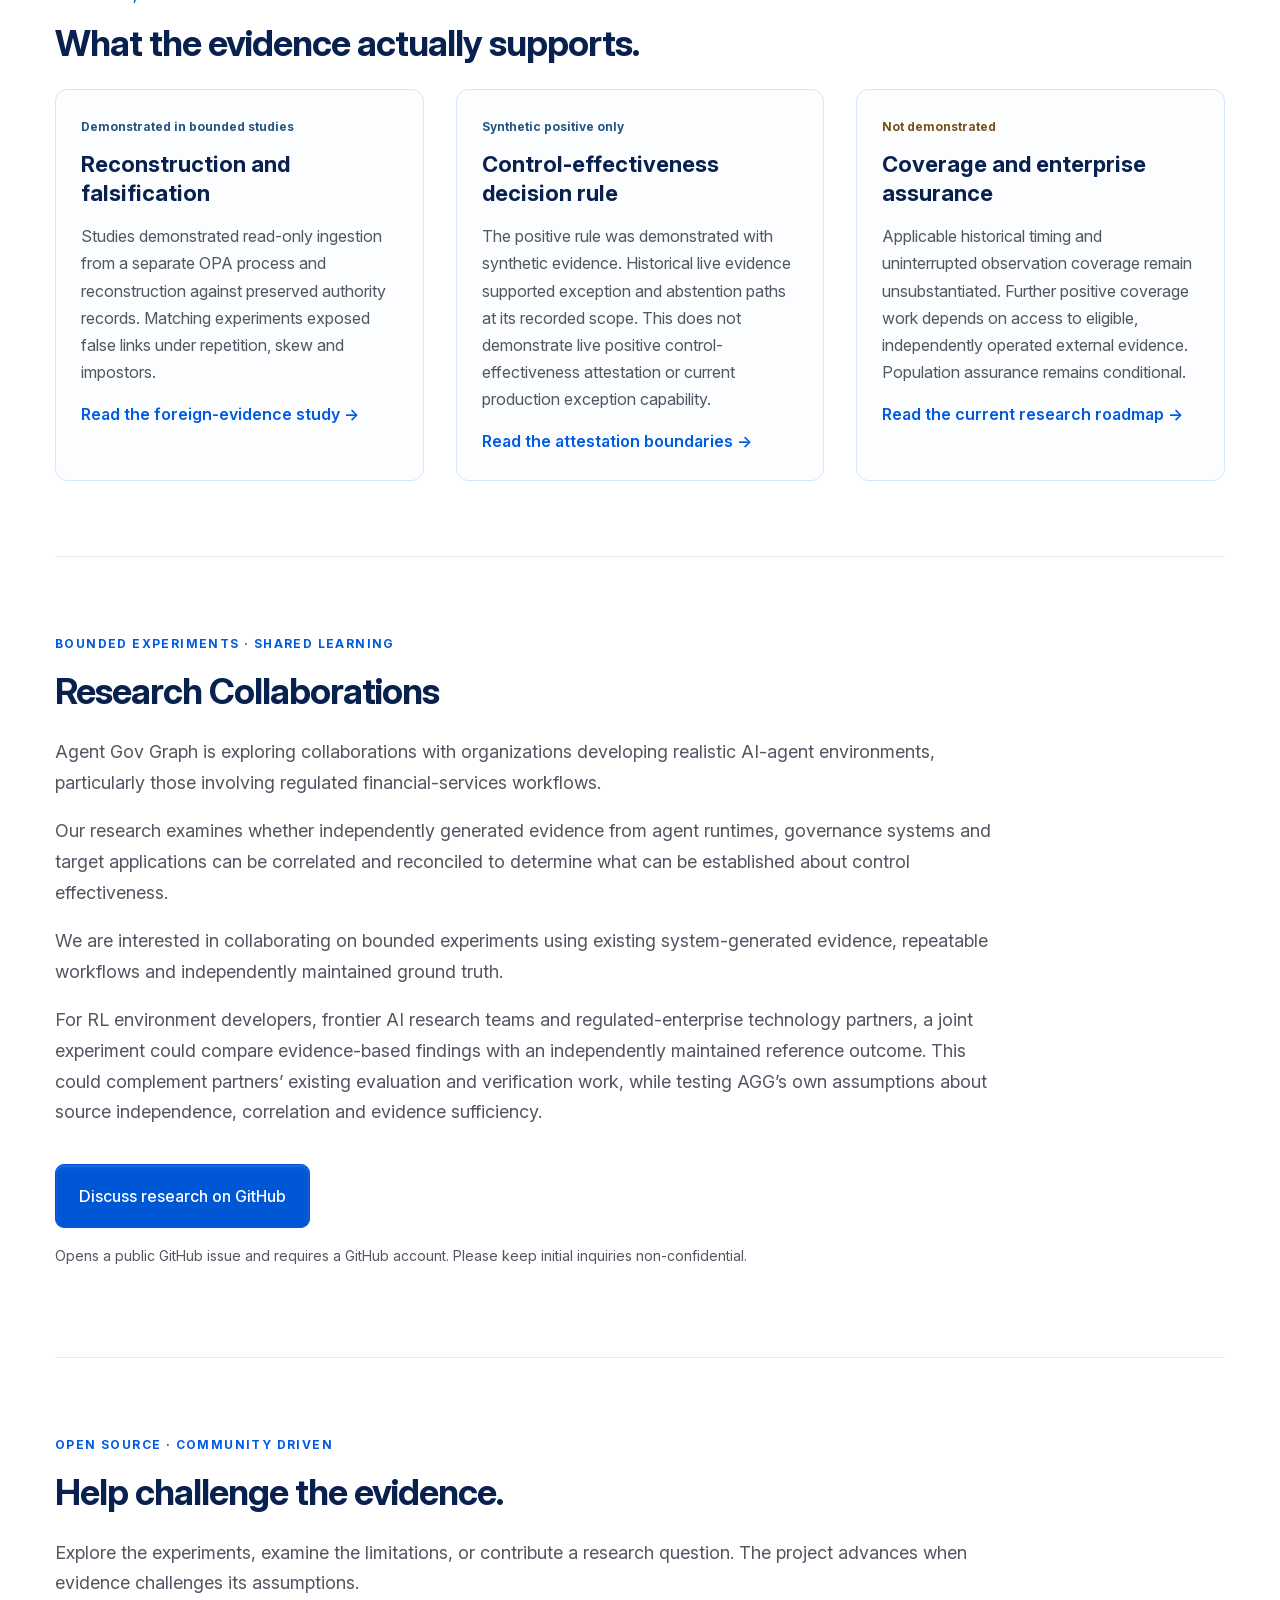
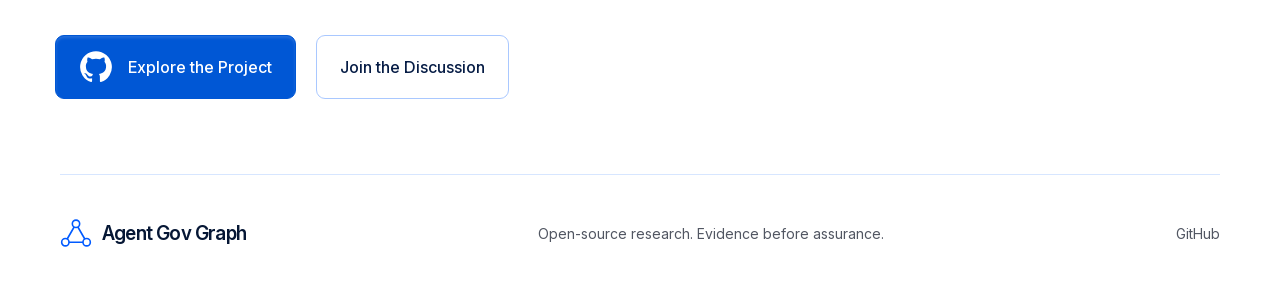
==== commit ae19d084: "Place animated explainer below About section divider" ====
--- a/index.html
+++ b/index.html
@@ -172,6 +172,9 @@
 <strong>Research status:</strong> Live positive control-effectiveness attestation has not been demonstrated. Bounded experiments and synthetic decision-rule tests do not establish production assurance or population-wide control effectiveness.</p>
 <a class="text-link" href="background.html">Read the project background →</a>
 </section>
+<figure class="explainer">
+<img src="assets/agent-gov-graph-loop-24s-white.gif" width="1200" height="675" loading="lazy" decoding="async" alt="Animated Agent Gov Graph explainer showing an agent, a control, restricted data and an evidence timeline. Detection is bounded by what the evidence sources can observe.">
+</figure>
 <section id="architecture">
 <span class="section-label">Architecture</span>
 <h2>Six questions. One evidence chain.</h2>
--- a/styles.css
+++ b/styles.css
@@ -272,3 +272,7 @@
   .feature { transform: translateY(-8px); }
   .graph-core > div { transform: translateY(-3px); }
 }
+
+/* Supplied explainer sits directly beneath the About section divider. */
+.explainer { margin: 0; }
+.explainer img { display: block; width: 100%; height: auto; }
